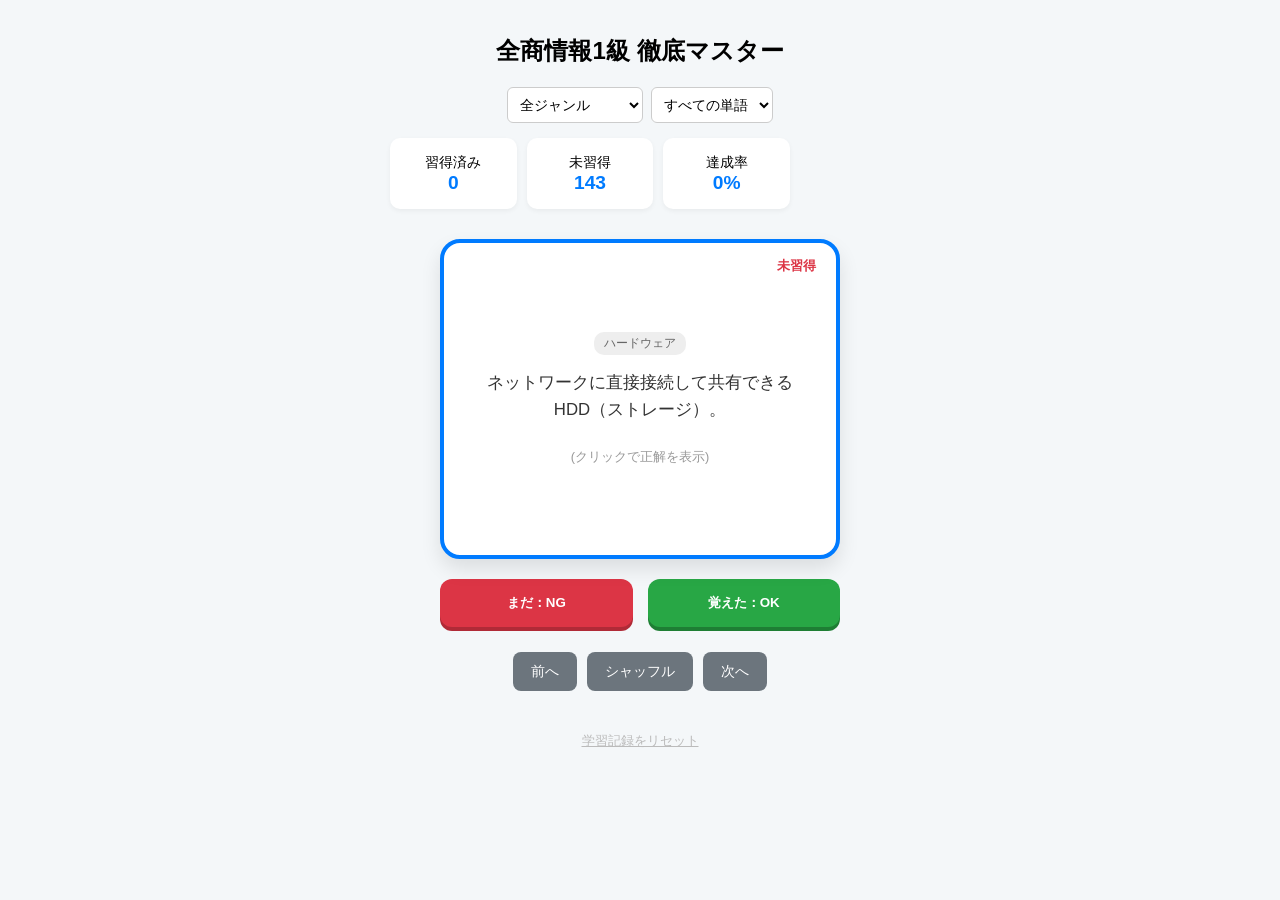
==== index.html @ 82dd3c06 "index.html を更新" ====
<!DOCTYPE html>
<html lang="ja">
<head>
    <meta charset="UTF-8">
    <meta name="viewport" content="width=device-width, initial-scale=1.0">
    <title>全商情報1級 逆引きマスター155</title>
    <style>
        :root { --primary: #007bff; --success: #28a745; --danger: #dc3545; --bg: #f4f7f9; }
        body { font-family: "Helvetica Neue", Arial, "Hiragino Kaku Gothic ProN", "Meiryo", sans-serif; background: var(--bg); margin: 0; padding: 15px; display: flex; flex-direction: column; align-items: center; }
        .header { width: 100%; max-width: 500px; text-align: center; margin-bottom: 15px; }
        .filter-area { display: flex; flex-wrap: wrap; gap: 8px; justify-content: center; margin-bottom: 15px; }
        select { padding: 8px; border-radius: 6px; border: 1px solid #ccc; font-size: 14px; background: white; }
        
        .stats { display: flex; gap: 10px; width: 100%; max-width: 400px; margin-bottom: 15px; }
        .stat-box { flex: 1; background: white; padding: 15px; border-radius: 10px; text-align: center; box-shadow: 0 2px 5px rgba(0,0,0,0.05); font-size: 0.9rem; }
        .stat-val { display: block; font-size: 1.2rem; font-weight: bold; color: var(--primary); }

        .card-container { perspective: 1000px; width: 100%; max-width: 400px; height: 320px; cursor: pointer; position: relative; }
        .card { width: 100%; height: 100%; position: relative; transition: transform 0.5s; transform-style: preserve-3d; }
        .card.flipped { transform: rotateY(180deg); }
        .front, .back { position: absolute; width: 100%; height: 100%; backface-visibility: hidden; display: flex; flex-direction: column; align-items: center; justify-content: center; padding: 30px; box-sizing: border-box; border-radius: 20px; box-shadow: 0 10px 20px rgba(0,0,0,0.1); text-align: center; }
        .front { background: white; border: 4px solid var(--primary); }
        .back { background: var(--primary); color: white; transform: rotateY(180deg); }
        
        .cat-tag { font-size: 0.75rem; background: #eee; padding: 3px 10px; border-radius: 10px; margin-bottom: 15px; color: #666; }
        .term-text { font-size: 1.6rem; font-weight: bold; }
        .def-text { font-size: 1.05rem; line-height: 1.6; color: #333; }

        .judge-btns { display: grid; grid-template-columns: 1fr 1fr; gap: 15px; width: 100%; max-width: 400px; margin-top: 20px; }
        .btn { padding: 15px; border-radius: 12px; border: none; color: white; font-weight: bold; cursor: pointer; transition: 0.2s; }
        .btn-ng { background: var(--danger); box-shadow: 0 4px #b02a37; }
        .btn-ok { background: var(--success); box-shadow: 0 4px #1e7e34; }
        .btn:active { transform: translateY(3px); box-shadow: none; }

        .nav-controls { margin-top: 25px; display: flex; gap: 10px; }
        .nav-btn { background: #6c757d; color: white; border: none; padding: 10px 18px; border-radius: 8px; cursor: pointer; font-size: 0.9rem; }
        
        .status-indicator { position: absolute; top: 15px; right: 20px; font-size: 0.8rem; font-weight: bold; }
        .known { color: var(--success); }
        .unknown { color: var(--danger); }
    </style>
</head>
<body>

<div class="header">
    <h2>全商情報1級 徹底マスター</h2>
    <div class="filter-area">
        <select id="category-filter" onchange="initLearning()"></select>
        <select id="mode-filter" onchange="initLearning()">
            <option value="all">すべての単語</option>
            <option value="unlearned">未習得のみ</option>
            <option value="learned">習得済みのみ</option>
        </select>
    </div>
    <div class="stats">
        <div class="stat-box">習得済み<span class="stat-val" id="learned-count">0</span></div>
        <div class="stat-box">未習得<span class="stat-val" id="unlearned-count">0</span></div>
        <div class="stat-box">達成率<span class="stat-val" id="progress-percent">0%</span></div>
    </div>
</div>

<div class="card-container" onclick="flipCard()">
    <div class="card" id="card">
        <div class="front">
            <div id="card-cat" class="cat-tag">カテゴリー</div>
            <div class="status-indicator" id="card-status"></div>
            <div id="def-display" class="def-text">解説を読み込み中...</div>
            <div style="margin-top: 25px; font-size: 0.8rem; color: #999;">(クリックで正解を表示)</div>
        </div>
        <div class="back">
            <div style="font-size: 0.9rem; margin-bottom: 10px; opacity: 0.8;">正解は</div>
            <div class="term-text" id="term-display">用語</div>
        </div>
    </div>
</div>

<div class="judge-btns">
    <button class="btn btn-ng" onclick="markTerm(false); event.stopPropagation();">まだ：NG</button>
    <button class="btn btn-ok" onclick="markTerm(true); event.stopPropagation();">覚えた：OK</button>
</div>

<div class="nav-controls">
    <button class="nav-btn" onclick="prevCard()">前へ</button>
    <button class="nav-btn" onclick="shuffleData()">シャッフル</button>
    <button class="nav-btn" onclick="nextCard()">次へ</button>
</div>

<button onclick="resetData()" style="margin-top: 40px; background: none; color: #bbb; border: none; cursor: pointer; text-decoration: underline;">学習記録をリセット</button>

<script>
const termData = [
    // --- 1. ハードウェア (4) ---
　  { cat: "ハードウェア", term: "ＮＡＳ", def: "ネットワークに直接接続して共有できるHDD（ストレージ）。" },
    { cat: "ハードウェア", term: "ＲＡＩＤ", def: "複数のHDDを組み合わせ、1つのディスクとして扱うことで信頼性や速度を高める方式。" },
    { cat: "ハードウェア", term: "ストライピング", def: "RAID 0。複数のHDDにデータを分散して書き込み、高速化を図る方式。" },
    { cat: "ハードウェア", term: "ミラーリング", def: "RAID 1。2台のHDDに全く同じデータを書き込み、信頼性を高める方式。" },

    // --- 2. システム開発 (32) ---
    { cat: "システム開発", term: "ウォータフォールモデル", def: "上流から下流へ順に工程を進める開発モデル。原則として前工程には戻らない。" },
    { cat: "システム開発", term: "プロトタイピングモデル", def: "試作品を作成し、ユーザの確認を経て開発を進める手法。" },
    { cat: "システム開発", term: "スパイラルモデル", def: "独立性の高い部分ごとに設計・テストを繰り返し、段階的に完成度を高める手法。" },
    { cat: "システム開発", term: "要件定義", def: "ユーザの要望を把握し、システムに盛り込む機能を決定する工程。" },
    { cat: "システム開発", term: "外部設計", def: "画面や帳票など、ユーザ側の視点から見たインターフェース等を設計する工程。" },
    { cat: "システム開発", term: "内部設計", def: "アルゴリズムやデータ構造など、開発者側の視点で詳細に設計する工程。" },
    { cat: "システム開発", term: "プログラム設計", def: "内部設計に基づき、各プログラムの内部構造を設計する工程。" },
    { cat: "システム開発", term: "プログラミング", def: "設計に基づき、プログラミング言語を用いてコードを作成する工程。" },
    { cat: "システム開発", term: "テスト", def: "完成したプログラムが正しく動作するか検証する工程。" },
    { cat: "システム開発", term: "単体テスト", def: "個々のプログラム（モジュール）単位で正しく動作するか確認するテスト。" },
    { cat: "システム開発", term: "結合テスト", def: "複数のモジュールを組み合わせて、データの受け渡し等を確認するテスト。" },
    { cat: "システム開発", term: "システムテスト", def: "システム全体として、要求通りの機能や性能を備えているか確認する最終テスト。" },
    { cat: "システム開発", term: "運用・保守", def: "稼働中の問題解消や、システムの改修・追加を行う作業。" },
    { cat: "システム開発", term: "ブラックボックステスト", def: "内部構造は意識せず、入力に対する出力結果が正しいかを確認するテスト。" },
    { cat: "システム開発", term: "ホワイトボックステスト", def: "内部のロジックや処理の流れが設計通りかを確認するテスト。" },
    { cat: "システム開発", term: "ＲＡＳＩＳ", def: "信頼性、可用性、保守性、完全性、安全性の5つの評価指標の頭文字。" },
    { cat: "システム開発", term: "信頼性", def: "故障発生が少ないこと。評価指標にはMTBFが用いられる。" },
    { cat: "システム開発", term: "可用性", def: "システムを正常に利用できる時間の割合。評価指標には稼働率が用いられる。" },
    { cat: "システム開発", term: "保守性", def: "故障時の修復のしやすさ。評価指標にはMTTRが用いられる。" },
    { cat: "システム開発", term: "完全性（保全性）", def: "データの矛盾がなく、整合性が維持されていること。" },
    { cat: "システム開発", term: "安全性（機密性）", def: "不正アクセスや情報漏えいから守られていること。" },
    { cat: "システム開発", term: "稼働率", def: "システムが正常に動作している時間の割合。計算式はMTBF÷(MTBF+MTTR)。" },
    { cat: "システム開発", term: "平均故障間隔（MTBF)", def: "故障から次の故障までの平均時間。長いほど信頼性が高い。" },
    { cat: "システム開発", term: "平均修復時間（MTTR)", def: "故障から復旧までにかかる平均時間。短いほど保守性が高い。" },
    { cat: "システム開発", term: "スループット", def: "単位時間あたりに処理できる仕事量や伝送量。" },
    { cat: "システム開発", term: "レスポンスタイム", def: "処理を要求してから、最初の応答が返るまでの時間。" },
    { cat: "システム開発", term: "ターンアラウンドタイム", def: "処理を指示してから、すべての結果が出揃うまでの時間。" },
    { cat: "システム開発", term: "フォールトトレラント", def: "一部が故障しても、全体を停止させずに稼働し続ける設計思想。" },
    { cat: "システム開発", term: "フォールトアボイダンス", def: "高品質な部品の採用などにより、故障そのものを防ぐ考え方。" },
    { cat: "システム開発", term: "フェールセーフ", def: "故障時に安全な状態（停止など）へ移行させる仕組み。" },
    { cat: "システム開発", term: "フェールソフト", def: "故障時に機能を縮小させてでも、継続稼働させる仕組み。" },
    { cat: "システム開発", term: "フールプルーフ", def: "ユーザが誤操作をしても、致命的なエラーを防ぐ仕組み。" },

    // --- 3. ネットワーク (38) ---
    { cat: "ネットワーク", term: "ＯＳＩ参照モデル", def: "ISOが策定した通信機能を7つの階層に分類したモデル。" },
    { cat: "ネットワーク", term: "ハブ", def: "LANケーブルを集約し、通信を分岐させる集線装置。" },
    { cat: "ネットワーク", term: "ルータ", def: "異なるネットワークを接続し、IPアドレスに基づき経路選択を行う装置。" },
    { cat: "ネットワーク", term: "パケットフィルタリング", def: "ルータなどで、パケットの送信元・先を見て通過の可否を判断するセキュリティ機能。" },
    { cat: "ネットワーク", term: "ゲートウェイ", def: "プロトコルの異なるネットワーク間で翻訳を行い、接続を可能にする装置。" },
    { cat: "ネットワーク", term: "プロトコル", def: "コンピュータ同士が通信を行うための共通の規約。" },
    { cat: "ネットワーク", term: "ＳＭＴＰ", def: "メールを送信・転送するためのプロトコル。" },
    { cat: "ネットワーク", term: "ＨＴＴＰ", def: "Webサーバとブラウザ間で、HTMLや画像データを送受信するためのプロトコル。" },
    { cat: "ネットワーク", term: "ＦＴＰ", def: "ネットワーク経由でファイルを転送するためのプロトコル。" },
    { cat: "ネットワーク", term: "ＰＯＰ", def: "メールサーバから自分のメールを受信するためのプロトコル。" },
    { cat: "ネットワーク", term: "ＩＭＡＰ", def: "メールをサーバ上で管理し、複数の端末で同期して閲覧するためのプロトコル。" },
    { cat: "ネットワーク", term: "ＤＨＣＰ", def: "IPアドレスなどの設定情報を、接続端末へ自動的に割り当てるプロトコル。" },
    { cat: "ネットワーク", term: "ＭＡＣアドレス", def: "ネットワーク機器ごとに製造時に割り当てられる一意の物理番号。" },
    { cat: "ネットワーク", term: "ＩＰアドレス", def: "TCP/IPネットワーク上でコンピュータを識別するための論理番号。" },
 　 { cat: "ネットワーク", term: "ＩＰｖ４", def: "1981年に標準化された、インターネットの歴史を支えてきた第4世代の通信プロトコル。" },
    { cat: "ネットワーク", term: "ＩＰｖ６", def: "IPv4の「住所不足」を根本的に解決するために開発された第6世代のプロトコル。" },
    { cat: "ネットワーク", term: "プライベートＩＰアドレス", def: "LAN内部などの閉じられたネットワークで自由に使用できるIPアドレス。" },
    { cat: "ネットワーク", term: "グローバルＩＰアドレス", def: "インターネット上で一意に特定可能な、世界共通のIPアドレス。" },
    { cat: "ネットワーク", term: "ブロードキャストアドレス", def: "同一のネットワーク（サブネット）内に存在するすべてのノード（ホスト）に対して、一斉にデータを転送するために予約された特殊なIPアドレス" },
    { cat: "ネットワーク", term: "サブネットマスク", def: "IPアドレスをネットワーク部とホスト部に分割するための値。" },
    { cat: "ネットワーク", term: "ネットワークアドレス", def: "IPアドレスのうち、特定のネットワークグループ自体を識別する部分。" },
    { cat: "ネットワーク", term: "ホストアドレス", def: "IPアドレスのうち、ネットワーク内の個々の機器を識別する部分。" },
    { cat: "ネットワーク", term: "ポート番号", def: "IPアドレスの下位で、通信するアプリケーションを識別する番号。" },
    { cat: "ネットワーク", term: "ＣＩＤＲ", def: "クラスに依存せず、任意のビット数でネットワークを柔軟に分割する仕組み。" },
    { cat: "ネットワーク", term: "ＮＡＴ", def: "1つのグローバルIPを複数のプライベートIPと変換し、共有する技術。" },
    { cat: "ネットワーク", term: "ＤＭＺ", def: "外部ネットワークと内部ネットワークの中間に置かれる隔離領域。" },
    { cat: "ネットワーク", term: "ＶＰＮ", def: "公衆回線上に仮想的な専用線を構築し、安全な通信を実現する技術。" },
    { cat: "ネットワーク", term: "ＤＮＳ", def: "ドメイン名とIPアドレスを相互に変換する仕組み。" },
    { cat: "ネットワーク", term: "通信速度（ｂｐｓ）", def: "1秒間に送受信できるデータのビット数。" },
    { cat: "ネットワーク", term: "伝送効率", def: "回線容量に対し、実際に純粋なデータ転送に使用された割合。" },
    { cat: "ネットワーク", term: "シンクライアント", def: "端末側には最小限の機能のみ持たせ、サーバ側で大半の処理を行うシステム。" },
    { cat: "ネットワーク", term: "Ｃｏｏｋｉｅ", def: "Webサイトの訪問情報などを、利用者のブラウザに一時保存する仕組み。" },
    { cat: "ネットワーク", term: "ＭＩＭＥ", def: "テキスト以外の画像や音声、多言語をメールで送受信するための規格。" },
    { cat: "ネットワーク", term: "ＶｏＩＰ", def: "音声をパケット化し、IPネットワーク経由で通話を実現する技術。" },

    // --- 4. セキュリティ (15) ---
    { cat: "セキュリティ", term: "共通鍵暗号方式", def: "暗号化と復号に同じ1つの鍵を使用する方式。" },
    { cat: "セキュリティ", term: "公開鍵暗号方式", def: "公開鍵で暗号化し、対になる秘密鍵で復号する方式。" },
    { cat: "セキュリティ", term: "電子署名", def: "本人確認と改ざん検知を行う技術。公開鍵暗号の仕組みを利用。" },
    { cat: "セキュリティ", term: "認証局（ＣＡ）", def: "デジタル証明書を発行し、公開鍵の正当性を証明する第三者機関。" },
    { cat: "セキュリティ", term: "ＳＳＬ/TLS", def: "通信を暗号化し、なりすましや盗聴を防ぐ技術。" },
    { cat: "セキュリティ", term: "ログファイル", def: "システムの利用状況や通信履歴を時系列に記録したファイル。" },
    { cat: "セキュリティ", term: "システムログ", def: "OSやソフトの動作状況や異常を記録したログ。" },
    { cat: "セキュリティ", term: "アクセスログ", def: "Webサーバ等への接続元のIP、時間、閲覧ページ等を記録したログ。" },
    { cat: "セキュリティ", term: "インシデント", def: "セキュリティ事故や、事故につながる恐れのある事象。" },
    { cat: "セキュリティ", term: "リスクアセスメント", def: "リスクを特定、分析し、許容できる範囲か評価する一連のプロセス。" },
    { cat: "セキュリティ", term: "リスクマネジメント", def: "リスクによる損失を最小限に抑えるための計画・管理活動。" },
    { cat: "セキュリティ", term: "ソーシャルエンジニアリング", def: "人間の心理的な隙を突き、パスワードなどを盗み出す手法。" },
    { cat: "セキュリティ", term: "クロスサイトスクリプティング", def: "罠のリンクにより、訪問者のブラウザ上で不正なスクリプトを実行させる攻撃。" },
    { cat: "セキュリティ", term: "SQLインジェクション", def: "Webサイトの入力欄に不正なSQL文を注入し、DBを不正操作する攻撃。" },

    // --- 5. 経営・ビジネス (36) ---
    { cat: "経営・ビジネス", term: "ブレーンストーミング", def: "批判禁止などのルールで、多人数でアイデアを出し合う技法。" },
    { cat: "経営・ビジネス", term: "ＫＪ法", def: "情報をカード化し、グループ分けして整理・図解する手法。" },
    { cat: "経営・ビジネス", term: "決定表（デシジョンテーブル）", def: "条件とそれに対応する行動をマトリックス形式で整理した表。" },
    { cat: "経営・ビジネス", term: "ＤＦＤ", def: "データの流れに着目し、処理や保存場所を図式化したもの。" },
    { cat: "経営・ビジネス", term: "パート図（ＰＥＲＴ）", def: "作業の前後関係を矢印で結び、日程管理を行う図。" },
    { cat: "経営・ビジネス", term: "クリティカルパス", def: "PERT図において、遅延が全体の遅れに直結する最長の経路。" },
    { cat: "経営・ビジネス", term: "ＡＢＣ分析", def: "累積比率に基づきA・B・Cの3グループに分け、重点管理する手法。" },
    { cat: "経営・ビジネス", term: "パレート図", def: "降順の棒グラフと累積比率の折れ線を組み合わせたグラフ。" },
    { cat: "経営・ビジネス", term: "Ｚグラフ", def: "毎月の売上、売上累計、移動合計の3本で傾向を分析するグラフ。" },
    { cat: "経営・ビジネス", term: "回帰分析", def: "2つの変数の相関関係を数式化し、一方から他方を予測する分析手法。" },
    { cat: "経営・ビジネス", term: "散布図", def: "2つの項目の値を縦軸・横軸にとり、点としてプロットした図。" },
    { cat: "経営・ビジネス", term: "正の相関", def: "一方が増えると、もう一方も増える傾向にある関係。" },
    { cat: "経営・ビジネス", term: "負の相関", def: "一方が増えると、もう一方が減る傾向にある関係。" },
    { cat: "経営・ビジネス", term: "線形計画法", def: "制約条件の中で、利益最大化などの最適解を求める数学的手法。" },
    { cat: "経営・ビジネス", term: "ヒストグラム", def: "データの分布をいくつかの区間に分け、出現頻度を棒状で表した図。" },
    { cat: "経営・ビジネス", term: "管理図", def: "時系列データに限界線を引き、工程の異常を検知する図。" },
    { cat: "経営・ビジネス", term: "特性要因図", def: "結果と原因の関係を魚の骨のような図で表したもの。" },
    { cat: "経営・ビジネス", term: "ファンチャート", def: "基準時点を100％とし、その後の変動を比率で表す折れ線グラフ。" },
    { cat: "経営・ビジネス", term: "ＳＷＯＴ分析", def: "強み、弱み、機会、脅威の4つの視点で現状分析する手法。" },
    { cat: "経営・ビジネス", term: "ＰＰＭ分析", def: "市場成長率と占有率から、製品を4つの区分に分類する手法。" },
    { cat: "経営・ビジネス", term: "コンプライアンス", def: "法令遵守。法律だけでなく企業倫理や社会規範を守ること。" },
    { cat: "経営・ビジネス", term: "セキュリティーポリシー", def: "組織全体の情報セキュリティ方針や行動基準を定めたもの。" },
    { cat: "経営・ビジネス", term: "ＥＲＰ", def: "経営資源を一元管理し、効率化を図る経営手法。" },
    { cat: "経営・ビジネス", term: "ＣＲＭ", def: "顧客との関係を深めることで、利益の最大化を目指す経営手法。" },
    { cat: "経営・ビジネス", term: "ＢＰＲ", def: "業務プロセスを抜本的に見直し、再構築すること。" },
    { cat: "経営・ビジネス", term: "コアコンピタンス", def: "他社には真似できない、その企業独自の核となる能力。" },
    { cat: "経営・ビジネス", term: "アウトソーシング", def: "業務の一部を外部の専門業者に委託すること。" },
    { cat: "経営・ビジネス", term: "アライアンス", def: "複数の企業が協力体制を組み、互いのメリットを享受する提携。" },
    { cat: "経営・ビジネス", term: "ＡＳＰ", def: "ネット経由でアプリケーションソフトの機能を提供する事業者。" },
    { cat: "経営・ビジネス", term: "SaaS", def: "ソフトウェア機能をネット経由でサービスとして利用する形態。" },
    { cat: "経営・ビジネス", term: "Paas", def: "OSやDBなどの開発用プラットフォームをネット経由で提供する形態。" },
    { cat: "経営・ビジネス", term: "IaaS", def: "サーバや回線などのインフラをネット経由で提供する形態。" },
    { cat: "経営・ビジネス", term: "ＣＩＯ", def: "情報システムを統括する最高情報責任者。" },
    { cat: "経営・ビジネス", term: "ＲＯＡ", def: "総資産利益率。企業の総合的な収益性を示す指標。" },
    { cat: "経営・ビジネス", term: "ＲＯＥ", def: "自己資本利益率。株主資本に対する収益性を示す指標。" },


    // --- 6. データベース (24) ---
    { cat: "データベース", term: "排他制御", def: "同じデータへの同時書き込みによる矛盾を防ぐために、アクセスを制限する仕組み。" },
    { cat: "データベース", term: "ロック", def: "データを占有し、他からの操作を制限すること。" },
    { cat: "データベース", term: "共有ロック", def: "他者の読み込みは許可するが、更新は禁止するロック状態。" },
    { cat: "データベース", term: "占有ロック", def: "他者の読み込みも更新もすべて禁止するロック状態。" },
    { cat: "データベース", term: "デッドロック", def: "互いにロック解除を待つ状態になり、処理が進まなくなること。" },
    { cat: "データベース", term: "トランザクション", def: "分離できない、一連の不可分な処理のまとまり。" },
    { cat: "データベース", term: "コミット", def: "トランザクション処理が正常に完了し、DBへの反映を確定させること。" },
    { cat: "データベース", term: "ジャーナルファイル", def: "更新前後のデータを記録したログファイル。復旧に使用する。" },
    { cat: "データベース", term: "チェックポイント", def: "メモリ上のデータをディスクに書き出す同期タイミング。" },
    { cat: "データベース", term: "ロールバック", def: "障害時にジャーナルを用い、トランザクション開始前の状態に戻すこと。" },
    { cat: "データベース", term: "ロールフォワード", def: "バックアップとジャーナルを用い、障害直前の状態に復旧させること。" },
    { cat: "データベース", term: "概念設計", def: "実体と関連を抽出（E-R図など）し、データの全体構造を考える工程。" },
    { cat: "データベース", term: "論理設計", def: "関係DBモデル等に合わせて、表や列を定義する工程。" },
    { cat: "データベース", term: "物理設計", def: "実際のハードウェア容量を考慮し、格納方法や索引を設計する工程。" },
    { cat: "データベース", term: "非正規形", def: "データの重複や繰り返し項目が含まれる、未整理の状態の表。" },
    { cat: "データベース", term: "第１正規化", def: "繰り返し項目を排除し、各項目を単一の値にすること。" },
    { cat: "データベース", term: "第２正規化", def: "主キーの一部にのみ依存する項目を別表に分けること。" },
    { cat: "データベース", term: "第３正規化", def: "主キー以外の項目に依存する項目をさらに別表に分けること。" },
    { cat: "データベース", term: "Ｅ－Ｒ図", def: "実体と関連でデータの構造を表す図。" },
    { cat: "データベース", term: "エンティティ", def: "管理の対象となる実体。表に相当する。" },
    { cat: "データベース", term: "アトリビュート", def: "エンティティが持つ属性。列に相当する。" },
    { cat: "データベース", term: "リレーションシップ", def: "エンティティ同士の結びつき。" },
    { cat: "データベース", term: "整合性制約", def: "関連する表の間で、データの矛盾を防ぐためのルール。" },
    { cat: "データベース", term: "副問い合わせ", def: "SQL文の中に含まれる、別のSELECT文。サブクエリ。" }
];

let currentList = [];
let currentIndex = 0;
let learnedMap = JSON.parse(localStorage.getItem('zensho155_learned_v2')) || {};

function setupCategoryMenu() {
    const cats = ["all", "ハードウェア", "システム開発", "ネットワーク", "セキュリティ", "経営・ビジネス", "データベース"];
    const select = document.getElementById('category-filter');
    select.innerHTML = cats.map(c => `<option value="${c}">${c === 'all' ? '全ジャンル' : c}</option>`).join('');
}

function initLearning() {
    const cat = document.getElementById('category-filter').value;
    const mode = document.getElementById('mode-filter').value;
    
    currentList = termData.filter(item => {
        const catMatch = (cat === 'all' || item.cat === cat);
        const isKnown = learnedMap[item.term] === true;
        if(mode === 'unlearned') return catMatch && !isKnown;
        if(mode === 'learned') return catMatch && isKnown;
        return catMatch;
    });

    currentIndex = 0;
    updateStats();
    updateCard();
}

function updateCard() {
    const card = document.getElementById('card');
    card.classList.remove('flipped');
    
    if (currentList.length === 0) {
        document.getElementById('def-display').innerText = "条件に合う用語が見つかりません。";
        document.getElementById('term-display').innerText = "-";
        document.getElementById('card-cat').innerText = "-";
        return;
    }

    const item = currentList[currentIndex];
    setTimeout(() => {
        document.getElementById('card-cat').innerText = item.cat;
        document.getElementById('def-display').innerText = item.def; // 表面が解説
        document.getElementById('term-display').innerText = item.term; // 裏面が用語
        
        const statusEl = document.getElementById('card-status');
        if(learnedMap[item.term]) {
            statusEl.innerText = "✓ 習得済み";
            statusEl.className = "status-indicator known";
        } else {
            statusEl.innerText = "未習得";
            statusEl.className = "status-indicator unknown";
        }
    }, 150);
}

function markTerm(isOK) {
    if (currentList.length === 0) return;
    const term = currentList[currentIndex].term;
    learnedMap[term] = isOK;
    localStorage.setItem('zensho155_learned_v2', JSON.stringify(learnedMap));
    updateStats();
    updateCard();
    setTimeout(nextCard, 400);
}

function updateStats() {
    const total = termData.length;
    const learnedCount = termData.filter(i => learnedMap[i.term]).length;
    document.getElementById('learned-count').innerText = learnedCount;
    document.getElementById('unlearned-count').innerText = total - learnedCount;
    document.getElementById('progress-percent').innerText = Math.floor((learnedCount / total) * 100) + "%";
}

function flipCard() { document.getElementById('card').classList.toggle('flipped'); }
function nextCard() { if(currentList.length > 0) { currentIndex = (currentIndex + 1) % currentList.length; updateCard(); } }
function prevCard() { if(currentList.length > 0) { currentIndex = (currentIndex - 1 + currentList.length) % currentList.length; updateCard(); } }
function shuffleData() { currentList.sort(() => Math.random() - 0.5); currentIndex = 0; updateCard(); }
function resetData() { if(confirm("記録をリセットしますか？")) { learnedMap = {}; localStorage.removeItem('zensho155_learned_v2'); initLearning(); } }

setupCategoryMenu();
initLearning();
</script>
</body>
</html>
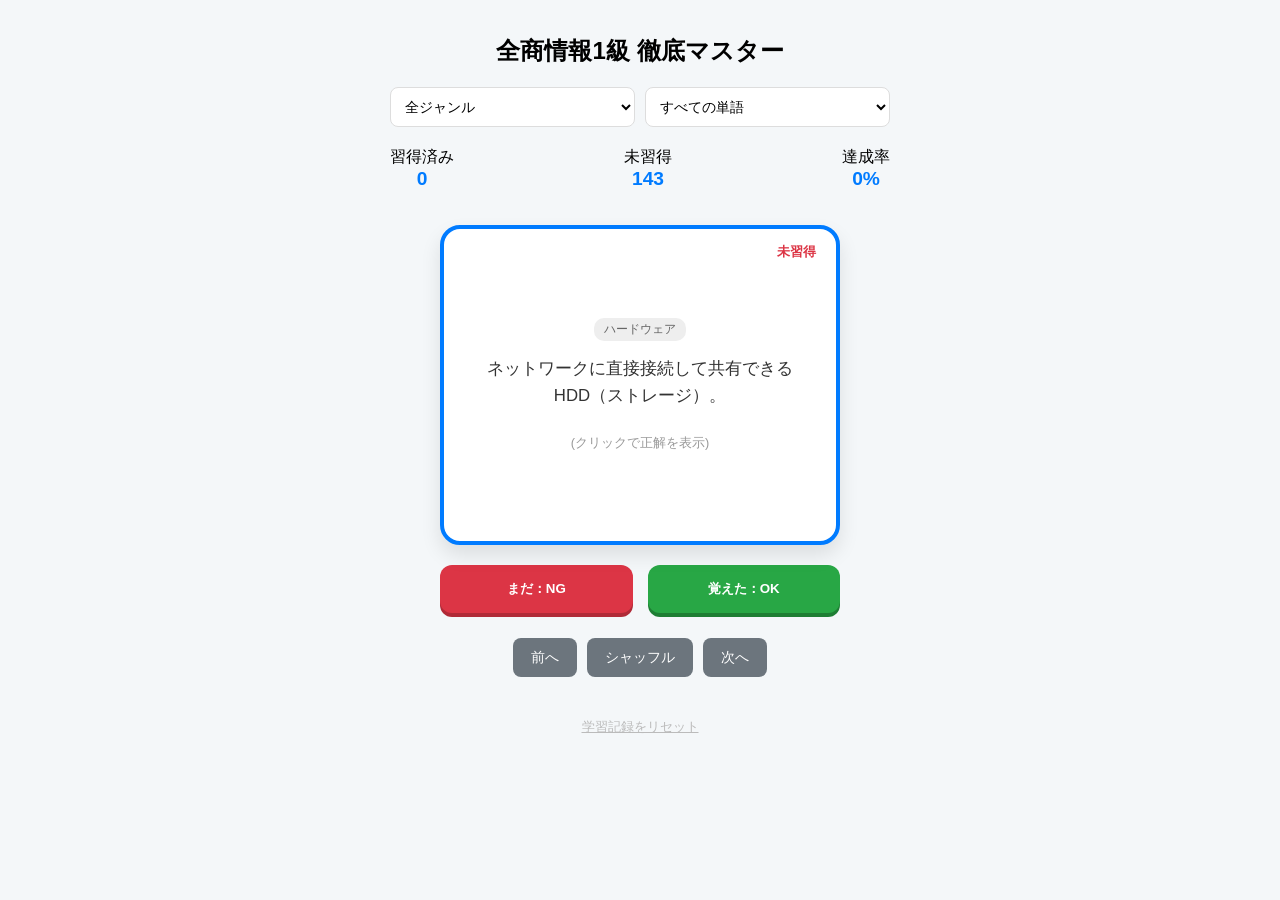
==== commit 2b993e20: "Update index.html" ====
--- a/index.html
+++ b/index.html
@@ -8,11 +8,13 @@
         :root { --primary: #007bff; --success: #28a745; --danger: #dc3545; --bg: #f4f7f9; }
         body { font-family: "Helvetica Neue", Arial, "Hiragino Kaku Gothic ProN", "Meiryo", sans-serif; background: var(--bg); margin: 0; padding: 15px; display: flex; flex-direction: column; align-items: center; }
         .header { width: 100%; max-width: 500px; text-align: center; margin-bottom: 15px; }
-        .filter-area { display: flex; flex-wrap: wrap; gap: 8px; justify-content: center; margin-bottom: 15px; }
-        select { padding: 8px; border-radius: 6px; border: 1px solid #ccc; font-size: 14px; background: white; }
-        
-        .stats { display: flex; gap: 10px; width: 100%; max-width: 400px; margin-bottom: 15px; }
-        .stat-box { flex: 1; background: white; padding: 15px; border-radius: 10px; text-align: center; box-shadow: 0 2px 5px rgba(0,0,0,0.05); font-size: 0.9rem; }
+        .filter-area {display: flex;flex-wrap: nowrap; /* 折り返さないようにする */ gap: 10px;justify-content: center; margin-bottom: 20px; width: 100%; max-width: 500px; }
+        select { flex: 1; /* セレクトボックスを均等な幅にする */ padding: 10px;border-radius: 8px;border: 1px solid #ddd;font-size: 14px; background: white; cursor: pointer;}
+
+
+
+        .stats { display: flex;justify-content: space-between; /* 両端にバランスよく配置 */gap: 10px;width: 100%;max-width: 500px; /* カードの最大幅に合わせると綺麗です */margin: 0 auto 20px auto; /* 中央寄せを確実に */ }
+　　 　　.stat-box { flex: 1;background: white;padding: 12px 5px; /* 上下を少し詰め、左右に余裕を持たせる */border-radius: 12px;text-align: center;box-shadow: 0 4px 12px rgba(0,0,0,0.08); /* 影を少し深くして浮かせる */font-size: 0.85rem;border: 1px solid #eee; }
         .stat-val { display: block; font-size: 1.2rem; font-weight: bold; color: var(--primary); }
 
         .card-container { perspective: 1000px; width: 100%; max-width: 400px; height: 320px; cursor: pointer; position: relative; }
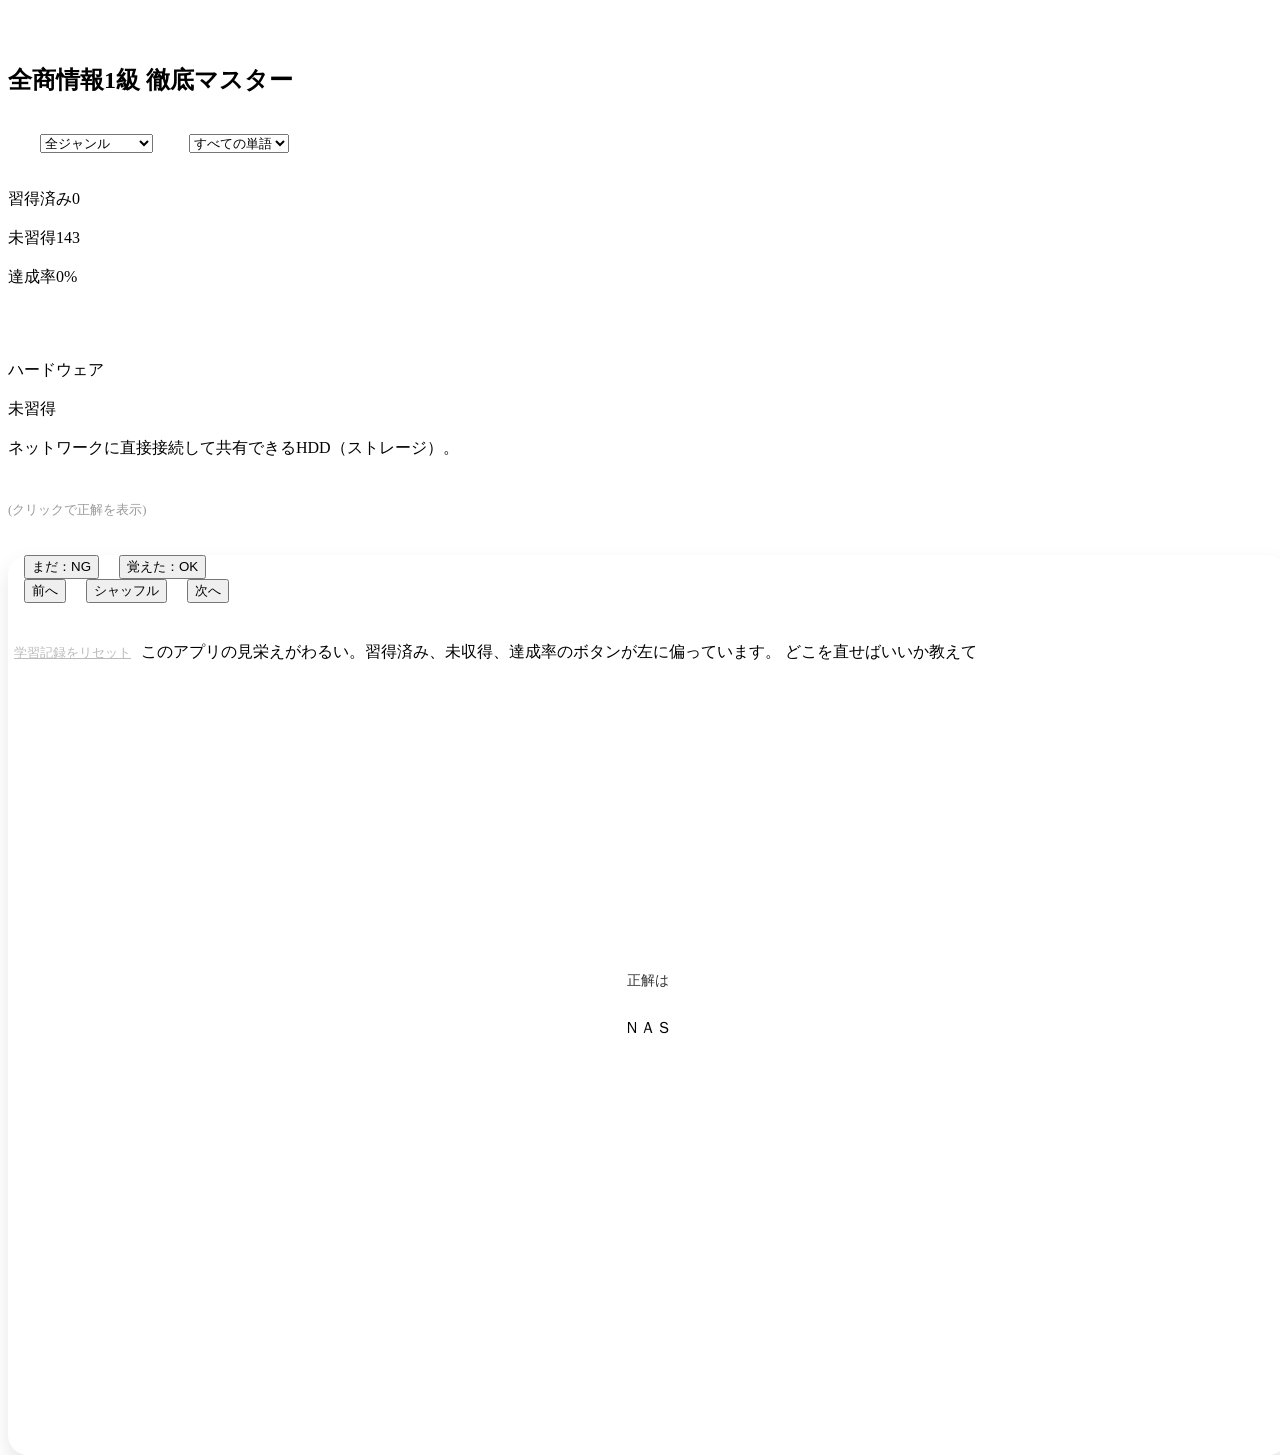
==== commit ee3c6266: "Update index.html" ====
--- a/index.html
+++ b/index.html
@@ -1,251 +1,249 @@
 <!DOCTYPE html>
 <html lang="ja">
 <head>
-    <meta charset="UTF-8">
-    <meta name="viewport" content="width=device-width, initial-scale=1.0">
-    <title>全商情報1級 逆引きマスター155</title>
-    <style>
-        :root { --primary: #007bff; --success: #28a745; --danger: #dc3545; --bg: #f4f7f9; }
-        body { font-family: "Helvetica Neue", Arial, "Hiragino Kaku Gothic ProN", "Meiryo", sans-serif; background: var(--bg); margin: 0; padding: 15px; display: flex; flex-direction: column; align-items: center; }
-        .header { width: 100%; max-width: 500px; text-align: center; margin-bottom: 15px; }
-        .filter-area {display: flex;flex-wrap: nowrap; /* 折り返さないようにする */ gap: 10px;justify-content: center; margin-bottom: 20px; width: 100%; max-width: 500px; }
-        select { flex: 1; /* セレクトボックスを均等な幅にする */ padding: 10px;border-radius: 8px;border: 1px solid #ddd;font-size: 14px; background: white; cursor: pointer;}
-
-
-
-        .stats { display: flex;justify-content: space-between; /* 両端にバランスよく配置 */gap: 10px;width: 100%;max-width: 500px; /* カードの最大幅に合わせると綺麗です */margin: 0 auto 20px auto; /* 中央寄せを確実に */ }
-　　 　　.stat-box { flex: 1;background: white;padding: 12px 5px; /* 上下を少し詰め、左右に余裕を持たせる */border-radius: 12px;text-align: center;box-shadow: 0 4px 12px rgba(0,0,0,0.08); /* 影を少し深くして浮かせる */font-size: 0.85rem;border: 1px solid #eee; }
-        .stat-val { display: block; font-size: 1.2rem; font-weight: bold; color: var(--primary); }
-
-        .card-container { perspective: 1000px; width: 100%; max-width: 400px; height: 320px; cursor: pointer; position: relative; }
-        .card { width: 100%; height: 100%; position: relative; transition: transform 0.5s; transform-style: preserve-3d; }
-        .card.flipped { transform: rotateY(180deg); }
-        .front, .back { position: absolute; width: 100%; height: 100%; backface-visibility: hidden; display: flex; flex-direction: column; align-items: center; justify-content: center; padding: 30px; box-sizing: border-box; border-radius: 20px; box-shadow: 0 10px 20px rgba(0,0,0,0.1); text-align: center; }
-        .front { background: white; border: 4px solid var(--primary); }
-        .back { background: var(--primary); color: white; transform: rotateY(180deg); }
-        
-        .cat-tag { font-size: 0.75rem; background: #eee; padding: 3px 10px; border-radius: 10px; margin-bottom: 15px; color: #666; }
-        .term-text { font-size: 1.6rem; font-weight: bold; }
-        .def-text { font-size: 1.05rem; line-height: 1.6; color: #333; }
-
-        .judge-btns { display: grid; grid-template-columns: 1fr 1fr; gap: 15px; width: 100%; max-width: 400px; margin-top: 20px; }
-        .btn { padding: 15px; border-radius: 12px; border: none; color: white; font-weight: bold; cursor: pointer; transition: 0.2s; }
-        .btn-ng { background: var(--danger); box-shadow: 0 4px #b02a37; }
-        .btn-ok { background: var(--success); box-shadow: 0 4px #1e7e34; }
-        .btn:active { transform: translateY(3px); box-shadow: none; }
-
-        .nav-controls { margin-top: 25px; display: flex; gap: 10px; }
-        .nav-btn { background: #6c757d; color: white; border: none; padding: 10px 18px; border-radius: 8px; cursor: pointer; font-size: 0.9rem; }
-        
-        .status-indicator { position: absolute; top: 15px; right: 20px; font-size: 0.8rem; font-weight: bold; }
-        .known { color: var(--success); }
-        .unknown { color: var(--danger); }
-    </style>
+    <meta charset="UTF-8">
+    <meta name="viewport" content="width=device-width, initial-scale=1.0">
+    <title>全商情報1級 逆引きマスター155</title>
+    <style>
+        :root { --primary: #007bff; --success: #28a745; --danger: #dc3545; --bg: #f4f7f9; }
+        body { font-family: "Helvetica Neue", Arial, "Hiragino Kaku Gothic ProN", "Meiryo", sans-serif; background: var(--bg); margin: 0; padding: 15px; display: flex; flex-direction: column; align-items: center; }
+        .header { width: 100%; max-width: 500px; text-align: center; margin-bottom: 15px; }
+        .filter-area { display: flex; flex-wrap: wrap; gap: 8px; justify-content: center; margin-bottom: 15px; }
+        select { padding: 8px; border-radius: 6px; border: 1px solid #ccc; font-size: 14px; background: white; }
+        
+        .stats { display: flex; justify-content: center; /* 中央に寄せる */gap: 10px; width: 100%; max-width: 400px; margin-bottom: 15px; }
+        .stat-box { flex: 1; background: white; padding: 15px; border-radius: 10px; text-align: center; box-shadow: 0 2px 5px rgba(0,0,0,0.05); font-size: 0.9rem; }
+        .stat-val { display: block; font-size: 1.2rem; font-weight: bold; color: var(--primary); }
+
+        .card-container { perspective: 1000px; width: 100%; max-width: 400px; height: 320px; cursor: pointer; position: relative; }
+        .card { width: 100%; height: 100%; position: relative; transition: transform 0.5s; transform-style: preserve-3d; }
+        .card.flipped { transform: rotateY(180deg); }
+        .front, .back { position: absolute; width: 100%; height: 100%; backface-visibility: hidden; display: flex; flex-direction: column; align-items: center; justify-content: center; padding: 30px; box-sizing: border-box; border-radius: 20px; box-shadow: 0 10px 20px rgba(0,0,0,0.1); text-align: center; }
+        .front { background: white; border: 4px solid var(--primary); }
+        .back { background: var(--primary); color: white; transform: rotateY(180deg); }
+        
+        .cat-tag { font-size: 0.75rem; background: #eee; padding: 3px 10px; border-radius: 10px; margin-bottom: 15px; color: #666; }
+        .term-text { font-size: 1.6rem; font-weight: bold; }
+        .def-text { font-size: 1.05rem; line-height: 1.6; color: #333; }
+
+        .judge-btns { display: grid; grid-template-columns: 1fr 1fr; gap: 15px; width: 100%; max-width: 400px; margin-top: 20px; }
+        .btn { padding: 15px; border-radius: 12px; border: none; color: white; font-weight: bold; cursor: pointer; transition: 0.2s; }
+        .btn-ng { background: var(--danger); box-shadow: 0 4px #b02a37; }
+        .btn-ok { background: var(--success); box-shadow: 0 4px #1e7e34; }
+        .btn:active { transform: translateY(3px); box-shadow: none; }
+
+        .nav-controls { margin-top: 25px; display: flex; gap: 10px; }
+        .nav-btn { background: #6c757d; color: white; border: none; padding: 10px 18px; border-radius: 8px; cursor: pointer; font-size: 0.9rem; }
+        
+        .status-indicator { position: absolute; top: 15px; right: 20px; font-size: 0.8rem; font-weight: bold; }
+        .known { color: var(--success); }
+        .unknown { color: var(--danger); }
+    </style>
 </head>
 <body>
 
 <div class="header">
-    <h2>全商情報1級 徹底マスター</h2>
-    <div class="filter-area">
-        <select id="category-filter" onchange="initLearning()"></select>
-        <select id="mode-filter" onchange="initLearning()">
-            <option value="all">すべての単語</option>
-            <option value="unlearned">未習得のみ</option>
-            <option value="learned">習得済みのみ</option>
-        </select>
-    </div>
-    <div class="stats">
-        <div class="stat-box">習得済み<span class="stat-val" id="learned-count">0</span></div>
-        <div class="stat-box">未習得<span class="stat-val" id="unlearned-count">0</span></div>
-        <div class="stat-box">達成率<span class="stat-val" id="progress-percent">0%</span></div>
-    </div>
+    <h2>全商情報1級 徹底マスター</h2>
+    <div class="filter-area">
+        <select id="category-filter" onchange="initLearning()"></select>
+        <select id="mode-filter" onchange="initLearning()">
+            <option value="all">すべての単語</option>
+            <option value="unlearned">未習得のみ</option>
+            <option value="learned">習得済みのみ</option>
+        </select>
+    </div>
+    <div class="stats">
+        <div class="stat-box">習得済み<span class="stat-val" id="learned-count">0</span></div>
+        <div class="stat-box">未習得<span class="stat-val" id="unlearned-count">0</span></div>
+        <div class="stat-box">達成率<span class="stat-val" id="progress-percent">0%</span></div>
+    </div>
 </div>
 
 <div class="card-container" onclick="flipCard()">
-    <div class="card" id="card">
-        <div class="front">
-            <div id="card-cat" class="cat-tag">カテゴリー</div>
-            <div class="status-indicator" id="card-status"></div>
-            <div id="def-display" class="def-text">解説を読み込み中...</div>
-            <div style="margin-top: 25px; font-size: 0.8rem; color: #999;">(クリックで正解を表示)</div>
-        </div>
-        <div class="back">
-            <div style="font-size: 0.9rem; margin-bottom: 10px; opacity: 0.8;">正解は</div>
-            <div class="term-text" id="term-display">用語</div>
-        </div>
-    </div>
+    <div class="card" id="card">
+        <div class="front">
+            <div id="card-cat" class="cat-tag">カテゴリー</div>
+            <div class="status-indicator" id="card-status"></div>
+            <div id="def-display" class="def-text">解説を読み込み中...</div>
+            <div style="margin-top: 25px; font-size: 0.8rem; color: #999;">(クリックで正解を表示)</div>
+        </div>
+        <div class="back">
+            <div style="font-size: 0.9rem; margin-bottom: 10px; opacity: 0.8;">正解は</div>
+            <div class="term-text" id="term-display">用語</div>
+        </div>
+    </div>
 </div>
 
 <div class="judge-btns">
-    <button class="btn btn-ng" onclick="markTerm(false); event.stopPropagation();">まだ：NG</button>
-    <button class="btn btn-ok" onclick="markTerm(true); event.stopPropagation();">覚えた：OK</button>
+    <button class="btn btn-ng" onclick="markTerm(false); event.stopPropagation();">まだ：NG</button>
+    <button class="btn btn-ok" onclick="markTerm(true); event.stopPropagation();">覚えた：OK</button>
 </div>
 
 <div class="nav-controls">
-    <button class="nav-btn" onclick="prevCard()">前へ</button>
-    <button class="nav-btn" onclick="shuffleData()">シャッフル</button>
-    <button class="nav-btn" onclick="nextCard()">次へ</button>
+    <button class="nav-btn" onclick="prevCard()">前へ</button>
+    <button class="nav-btn" onclick="shuffleData()">シャッフル</button>
+    <button class="nav-btn" onclick="nextCard()">次へ</button>
 </div>
 
 <button onclick="resetData()" style="margin-top: 40px; background: none; color: #bbb; border: none; cursor: pointer; text-decoration: underline;">学習記録をリセット</button>
 
 <script>
 const termData = [
-    // --- 1. ハードウェア (4) ---
-　  { cat: "ハードウェア", term: "ＮＡＳ", def: "ネットワークに直接接続して共有できるHDD（ストレージ）。" },
-    { cat: "ハードウェア", term: "ＲＡＩＤ", def: "複数のHDDを組み合わせ、1つのディスクとして扱うことで信頼性や速度を高める方式。" },
-    { cat: "ハードウェア", term: "ストライピング", def: "RAID 0。複数のHDDにデータを分散して書き込み、高速化を図る方式。" },
-    { cat: "ハードウェア", term: "ミラーリング", def: "RAID 1。2台のHDDに全く同じデータを書き込み、信頼性を高める方式。" },
-
-    // --- 2. システム開発 (32) ---
-    { cat: "システム開発", term: "ウォータフォールモデル", def: "上流から下流へ順に工程を進める開発モデル。原則として前工程には戻らない。" },
-    { cat: "システム開発", term: "プロトタイピングモデル", def: "試作品を作成し、ユーザの確認を経て開発を進める手法。" },
-    { cat: "システム開発", term: "スパイラルモデル", def: "独立性の高い部分ごとに設計・テストを繰り返し、段階的に完成度を高める手法。" },
-    { cat: "システム開発", term: "要件定義", def: "ユーザの要望を把握し、システムに盛り込む機能を決定する工程。" },
-    { cat: "システム開発", term: "外部設計", def: "画面や帳票など、ユーザ側の視点から見たインターフェース等を設計する工程。" },
-    { cat: "システム開発", term: "内部設計", def: "アルゴリズムやデータ構造など、開発者側の視点で詳細に設計する工程。" },
-    { cat: "システム開発", term: "プログラム設計", def: "内部設計に基づき、各プログラムの内部構造を設計する工程。" },
-    { cat: "システム開発", term: "プログラミング", def: "設計に基づき、プログラミング言語を用いてコードを作成する工程。" },
-    { cat: "システム開発", term: "テスト", def: "完成したプログラムが正しく動作するか検証する工程。" },
-    { cat: "システム開発", term: "単体テスト", def: "個々のプログラム（モジュール）単位で正しく動作するか確認するテスト。" },
-    { cat: "システム開発", term: "結合テスト", def: "複数のモジュールを組み合わせて、データの受け渡し等を確認するテスト。" },
-    { cat: "システム開発", term: "システムテスト", def: "システム全体として、要求通りの機能や性能を備えているか確認する最終テスト。" },
-    { cat: "システム開発", term: "運用・保守", def: "稼働中の問題解消や、システムの改修・追加を行う作業。" },
-    { cat: "システム開発", term: "ブラックボックステスト", def: "内部構造は意識せず、入力に対する出力結果が正しいかを確認するテスト。" },
-    { cat: "システム開発", term: "ホワイトボックステスト", def: "内部のロジックや処理の流れが設計通りかを確認するテスト。" },
-    { cat: "システム開発", term: "ＲＡＳＩＳ", def: "信頼性、可用性、保守性、完全性、安全性の5つの評価指標の頭文字。" },
-    { cat: "システム開発", term: "信頼性", def: "故障発生が少ないこと。評価指標にはMTBFが用いられる。" },
-    { cat: "システム開発", term: "可用性", def: "システムを正常に利用できる時間の割合。評価指標には稼働率が用いられる。" },
-    { cat: "システム開発", term: "保守性", def: "故障時の修復のしやすさ。評価指標にはMTTRが用いられる。" },
-    { cat: "システム開発", term: "完全性（保全性）", def: "データの矛盾がなく、整合性が維持されていること。" },
-    { cat: "システム開発", term: "安全性（機密性）", def: "不正アクセスや情報漏えいから守られていること。" },
-    { cat: "システム開発", term: "稼働率", def: "システムが正常に動作している時間の割合。計算式はMTBF÷(MTBF+MTTR)。" },
-    { cat: "システム開発", term: "平均故障間隔（MTBF)", def: "故障から次の故障までの平均時間。長いほど信頼性が高い。" },
-    { cat: "システム開発", term: "平均修復時間（MTTR)", def: "故障から復旧までにかかる平均時間。短いほど保守性が高い。" },
-    { cat: "システム開発", term: "スループット", def: "単位時間あたりに処理できる仕事量や伝送量。" },
-    { cat: "システム開発", term: "レスポンスタイム", def: "処理を要求してから、最初の応答が返るまでの時間。" },
-    { cat: "システム開発", term: "ターンアラウンドタイム", def: "処理を指示してから、すべての結果が出揃うまでの時間。" },
-    { cat: "システム開発", term: "フォールトトレラント", def: "一部が故障しても、全体を停止させずに稼働し続ける設計思想。" },
-    { cat: "システム開発", term: "フォールトアボイダンス", def: "高品質な部品の採用などにより、故障そのものを防ぐ考え方。" },
-    { cat: "システム開発", term: "フェールセーフ", def: "故障時に安全な状態（停止など）へ移行させる仕組み。" },
-    { cat: "システム開発", term: "フェールソフト", def: "故障時に機能を縮小させてでも、継続稼働させる仕組み。" },
-    { cat: "システム開発", term: "フールプルーフ", def: "ユーザが誤操作をしても、致命的なエラーを防ぐ仕組み。" },
-
-    // --- 3. ネットワーク (38) ---
-    { cat: "ネットワーク", term: "ＯＳＩ参照モデル", def: "ISOが策定した通信機能を7つの階層に分類したモデル。" },
-    { cat: "ネットワーク", term: "ハブ", def: "LANケーブルを集約し、通信を分岐させる集線装置。" },
-    { cat: "ネットワーク", term: "ルータ", def: "異なるネットワークを接続し、IPアドレスに基づき経路選択を行う装置。" },
-    { cat: "ネットワーク", term: "パケットフィルタリング", def: "ルータなどで、パケットの送信元・先を見て通過の可否を判断するセキュリティ機能。" },
-    { cat: "ネットワーク", term: "ゲートウェイ", def: "プロトコルの異なるネットワーク間で翻訳を行い、接続を可能にする装置。" },
-    { cat: "ネットワーク", term: "プロトコル", def: "コンピュータ同士が通信を行うための共通の規約。" },
-    { cat: "ネットワーク", term: "ＳＭＴＰ", def: "メールを送信・転送するためのプロトコル。" },
-    { cat: "ネットワーク", term: "ＨＴＴＰ", def: "Webサーバとブラウザ間で、HTMLや画像データを送受信するためのプロトコル。" },
-    { cat: "ネットワーク", term: "ＦＴＰ", def: "ネットワーク経由でファイルを転送するためのプロトコル。" },
-    { cat: "ネットワーク", term: "ＰＯＰ", def: "メールサーバから自分のメールを受信するためのプロトコル。" },
-    { cat: "ネットワーク", term: "ＩＭＡＰ", def: "メールをサーバ上で管理し、複数の端末で同期して閲覧するためのプロトコル。" },
-    { cat: "ネットワーク", term: "ＤＨＣＰ", def: "IPアドレスなどの設定情報を、接続端末へ自動的に割り当てるプロトコル。" },
-    { cat: "ネットワーク", term: "ＭＡＣアドレス", def: "ネットワーク機器ごとに製造時に割り当てられる一意の物理番号。" },
-    { cat: "ネットワーク", term: "ＩＰアドレス", def: "TCP/IPネットワーク上でコンピュータを識別するための論理番号。" },
- 　 { cat: "ネットワーク", term: "ＩＰｖ４", def: "1981年に標準化された、インターネットの歴史を支えてきた第4世代の通信プロトコル。" },
-    { cat: "ネットワーク", term: "ＩＰｖ６", def: "IPv4の「住所不足」を根本的に解決するために開発された第6世代のプロトコル。" },
-    { cat: "ネットワーク", term: "プライベートＩＰアドレス", def: "LAN内部などの閉じられたネットワークで自由に使用できるIPアドレス。" },
-    { cat: "ネットワーク", term: "グローバルＩＰアドレス", def: "インターネット上で一意に特定可能な、世界共通のIPアドレス。" },
-    { cat: "ネットワーク", term: "ブロードキャストアドレス", def: "同一のネットワーク（サブネット）内に存在するすべてのノード（ホスト）に対して、一斉にデータを転送するために予約された特殊なIPアドレス" },
-    { cat: "ネットワーク", term: "サブネットマスク", def: "IPアドレスをネットワーク部とホスト部に分割するための値。" },
-    { cat: "ネットワーク", term: "ネットワークアドレス", def: "IPアドレスのうち、特定のネットワークグループ自体を識別する部分。" },
-    { cat: "ネットワーク", term: "ホストアドレス", def: "IPアドレスのうち、ネットワーク内の個々の機器を識別する部分。" },
-    { cat: "ネットワーク", term: "ポート番号", def: "IPアドレスの下位で、通信するアプリケーションを識別する番号。" },
-    { cat: "ネットワーク", term: "ＣＩＤＲ", def: "クラスに依存せず、任意のビット数でネットワークを柔軟に分割する仕組み。" },
-    { cat: "ネットワーク", term: "ＮＡＴ", def: "1つのグローバルIPを複数のプライベートIPと変換し、共有する技術。" },
-    { cat: "ネットワーク", term: "ＤＭＺ", def: "外部ネットワークと内部ネットワークの中間に置かれる隔離領域。" },
-    { cat: "ネットワーク", term: "ＶＰＮ", def: "公衆回線上に仮想的な専用線を構築し、安全な通信を実現する技術。" },
-    { cat: "ネットワーク", term: "ＤＮＳ", def: "ドメイン名とIPアドレスを相互に変換する仕組み。" },
-    { cat: "ネットワーク", term: "通信速度（ｂｐｓ）", def: "1秒間に送受信できるデータのビット数。" },
-    { cat: "ネットワーク", term: "伝送効率", def: "回線容量に対し、実際に純粋なデータ転送に使用された割合。" },
-    { cat: "ネットワーク", term: "シンクライアント", def: "端末側には最小限の機能のみ持たせ、サーバ側で大半の処理を行うシステム。" },
-    { cat: "ネットワーク", term: "Ｃｏｏｋｉｅ", def: "Webサイトの訪問情報などを、利用者のブラウザに一時保存する仕組み。" },
-    { cat: "ネットワーク", term: "ＭＩＭＥ", def: "テキスト以外の画像や音声、多言語をメールで送受信するための規格。" },
-    { cat: "ネットワーク", term: "ＶｏＩＰ", def: "音声をパケット化し、IPネットワーク経由で通話を実現する技術。" },
-
-    // --- 4. セキュリティ (15) ---
-    { cat: "セキュリティ", term: "共通鍵暗号方式", def: "暗号化と復号に同じ1つの鍵を使用する方式。" },
-    { cat: "セキュリティ", term: "公開鍵暗号方式", def: "公開鍵で暗号化し、対になる秘密鍵で復号する方式。" },
-    { cat: "セキュリティ", term: "電子署名", def: "本人確認と改ざん検知を行う技術。公開鍵暗号の仕組みを利用。" },
-    { cat: "セキュリティ", term: "認証局（ＣＡ）", def: "デジタル証明書を発行し、公開鍵の正当性を証明する第三者機関。" },
-    { cat: "セキュリティ", term: "ＳＳＬ/TLS", def: "通信を暗号化し、なりすましや盗聴を防ぐ技術。" },
-    { cat: "セキュリティ", term: "ログファイル", def: "システムの利用状況や通信履歴を時系列に記録したファイル。" },
-    { cat: "セキュリティ", term: "システムログ", def: "OSやソフトの動作状況や異常を記録したログ。" },
-    { cat: "セキュリティ", term: "アクセスログ", def: "Webサーバ等への接続元のIP、時間、閲覧ページ等を記録したログ。" },
-    { cat: "セキュリティ", term: "インシデント", def: "セキュリティ事故や、事故につながる恐れのある事象。" },
-    { cat: "セキュリティ", term: "リスクアセスメント", def: "リスクを特定、分析し、許容できる範囲か評価する一連のプロセス。" },
-    { cat: "セキュリティ", term: "リスクマネジメント", def: "リスクによる損失を最小限に抑えるための計画・管理活動。" },
-    { cat: "セキュリティ", term: "ソーシャルエンジニアリング", def: "人間の心理的な隙を突き、パスワードなどを盗み出す手法。" },
-    { cat: "セキュリティ", term: "クロスサイトスクリプティング", def: "罠のリンクにより、訪問者のブラウザ上で不正なスクリプトを実行させる攻撃。" },
-    { cat: "セキュリティ", term: "SQLインジェクション", def: "Webサイトの入力欄に不正なSQL文を注入し、DBを不正操作する攻撃。" },
-
-    // --- 5. 経営・ビジネス (36) ---
-    { cat: "経営・ビジネス", term: "ブレーンストーミング", def: "批判禁止などのルールで、多人数でアイデアを出し合う技法。" },
-    { cat: "経営・ビジネス", term: "ＫＪ法", def: "情報をカード化し、グループ分けして整理・図解する手法。" },
-    { cat: "経営・ビジネス", term: "決定表（デシジョンテーブル）", def: "条件とそれに対応する行動をマトリックス形式で整理した表。" },
-    { cat: "経営・ビジネス", term: "ＤＦＤ", def: "データの流れに着目し、処理や保存場所を図式化したもの。" },
-    { cat: "経営・ビジネス", term: "パート図（ＰＥＲＴ）", def: "作業の前後関係を矢印で結び、日程管理を行う図。" },
-    { cat: "経営・ビジネス", term: "クリティカルパス", def: "PERT図において、遅延が全体の遅れに直結する最長の経路。" },
-    { cat: "経営・ビジネス", term: "ＡＢＣ分析", def: "累積比率に基づきA・B・Cの3グループに分け、重点管理する手法。" },
-    { cat: "経営・ビジネス", term: "パレート図", def: "降順の棒グラフと累積比率の折れ線を組み合わせたグラフ。" },
-    { cat: "経営・ビジネス", term: "Ｚグラフ", def: "毎月の売上、売上累計、移動合計の3本で傾向を分析するグラフ。" },
-    { cat: "経営・ビジネス", term: "回帰分析", def: "2つの変数の相関関係を数式化し、一方から他方を予測する分析手法。" },
-    { cat: "経営・ビジネス", term: "散布図", def: "2つの項目の値を縦軸・横軸にとり、点としてプロットした図。" },
-    { cat: "経営・ビジネス", term: "正の相関", def: "一方が増えると、もう一方も増える傾向にある関係。" },
-    { cat: "経営・ビジネス", term: "負の相関", def: "一方が増えると、もう一方が減る傾向にある関係。" },
-    { cat: "経営・ビジネス", term: "線形計画法", def: "制約条件の中で、利益最大化などの最適解を求める数学的手法。" },
-    { cat: "経営・ビジネス", term: "ヒストグラム", def: "データの分布をいくつかの区間に分け、出現頻度を棒状で表した図。" },
-    { cat: "経営・ビジネス", term: "管理図", def: "時系列データに限界線を引き、工程の異常を検知する図。" },
-    { cat: "経営・ビジネス", term: "特性要因図", def: "結果と原因の関係を魚の骨のような図で表したもの。" },
-    { cat: "経営・ビジネス", term: "ファンチャート", def: "基準時点を100％とし、その後の変動を比率で表す折れ線グラフ。" },
-    { cat: "経営・ビジネス", term: "ＳＷＯＴ分析", def: "強み、弱み、機会、脅威の4つの視点で現状分析する手法。" },
-    { cat: "経営・ビジネス", term: "ＰＰＭ分析", def: "市場成長率と占有率から、製品を4つの区分に分類する手法。" },
-    { cat: "経営・ビジネス", term: "コンプライアンス", def: "法令遵守。法律だけでなく企業倫理や社会規範を守ること。" },
-    { cat: "経営・ビジネス", term: "セキュリティーポリシー", def: "組織全体の情報セキュリティ方針や行動基準を定めたもの。" },
-    { cat: "経営・ビジネス", term: "ＥＲＰ", def: "経営資源を一元管理し、効率化を図る経営手法。" },
-    { cat: "経営・ビジネス", term: "ＣＲＭ", def: "顧客との関係を深めることで、利益の最大化を目指す経営手法。" },
-    { cat: "経営・ビジネス", term: "ＢＰＲ", def: "業務プロセスを抜本的に見直し、再構築すること。" },
-    { cat: "経営・ビジネス", term: "コアコンピタンス", def: "他社には真似できない、その企業独自の核となる能力。" },
-    { cat: "経営・ビジネス", term: "アウトソーシング", def: "業務の一部を外部の専門業者に委託すること。" },
-    { cat: "経営・ビジネス", term: "アライアンス", def: "複数の企業が協力体制を組み、互いのメリットを享受する提携。" },
-    { cat: "経営・ビジネス", term: "ＡＳＰ", def: "ネット経由でアプリケーションソフトの機能を提供する事業者。" },
-    { cat: "経営・ビジネス", term: "SaaS", def: "ソフトウェア機能をネット経由でサービスとして利用する形態。" },
-    { cat: "経営・ビジネス", term: "Paas", def: "OSやDBなどの開発用プラットフォームをネット経由で提供する形態。" },
-    { cat: "経営・ビジネス", term: "IaaS", def: "サーバや回線などのインフラをネット経由で提供する形態。" },
-    { cat: "経営・ビジネス", term: "ＣＩＯ", def: "情報システムを統括する最高情報責任者。" },
-    { cat: "経営・ビジネス", term: "ＲＯＡ", def: "総資産利益率。企業の総合的な収益性を示す指標。" },
-    { cat: "経営・ビジネス", term: "ＲＯＥ", def: "自己資本利益率。株主資本に対する収益性を示す指標。" },
-
-
-    // --- 6. データベース (24) ---
-    { cat: "データベース", term: "排他制御", def: "同じデータへの同時書き込みによる矛盾を防ぐために、アクセスを制限する仕組み。" },
-    { cat: "データベース", term: "ロック", def: "データを占有し、他からの操作を制限すること。" },
-    { cat: "データベース", term: "共有ロック", def: "他者の読み込みは許可するが、更新は禁止するロック状態。" },
-    { cat: "データベース", term: "占有ロック", def: "他者の読み込みも更新もすべて禁止するロック状態。" },
-    { cat: "データベース", term: "デッドロック", def: "互いにロック解除を待つ状態になり、処理が進まなくなること。" },
-    { cat: "データベース", term: "トランザクション", def: "分離できない、一連の不可分な処理のまとまり。" },
-    { cat: "データベース", term: "コミット", def: "トランザクション処理が正常に完了し、DBへの反映を確定させること。" },
-    { cat: "データベース", term: "ジャーナルファイル", def: "更新前後のデータを記録したログファイル。復旧に使用する。" },
-    { cat: "データベース", term: "チェックポイント", def: "メモリ上のデータをディスクに書き出す同期タイミング。" },
-    { cat: "データベース", term: "ロールバック", def: "障害時にジャーナルを用い、トランザクション開始前の状態に戻すこと。" },
-    { cat: "データベース", term: "ロールフォワード", def: "バックアップとジャーナルを用い、障害直前の状態に復旧させること。" },
-    { cat: "データベース", term: "概念設計", def: "実体と関連を抽出（E-R図など）し、データの全体構造を考える工程。" },
-    { cat: "データベース", term: "論理設計", def: "関係DBモデル等に合わせて、表や列を定義する工程。" },
-    { cat: "データベース", term: "物理設計", def: "実際のハードウェア容量を考慮し、格納方法や索引を設計する工程。" },
-    { cat: "データベース", term: "非正規形", def: "データの重複や繰り返し項目が含まれる、未整理の状態の表。" },
-    { cat: "データベース", term: "第１正規化", def: "繰り返し項目を排除し、各項目を単一の値にすること。" },
-    { cat: "データベース", term: "第２正規化", def: "主キーの一部にのみ依存する項目を別表に分けること。" },
-    { cat: "データベース", term: "第３正規化", def: "主キー以外の項目に依存する項目をさらに別表に分けること。" },
-    { cat: "データベース", term: "Ｅ－Ｒ図", def: "実体と関連でデータの構造を表す図。" },
-    { cat: "データベース", term: "エンティティ", def: "管理の対象となる実体。表に相当する。" },
-    { cat: "データベース", term: "アトリビュート", def: "エンティティが持つ属性。列に相当する。" },
-    { cat: "データベース", term: "リレーションシップ", def: "エンティティ同士の結びつき。" },
-    { cat: "データベース", term: "整合性制約", def: "関連する表の間で、データの矛盾を防ぐためのルール。" },
-    { cat: "データベース", term: "副問い合わせ", def: "SQL文の中に含まれる、別のSELECT文。サブクエリ。" }
+    // --- 1. ハードウェア (4) ---
+　  { cat: "ハードウェア", term: "ＮＡＳ", def: "ネットワークに直接接続して共有できるHDD（ストレージ）。" },
+    { cat: "ハードウェア", term: "ＲＡＩＤ", def: "複数のHDDを組み合わせ、1つのディスクとして扱うことで信頼性や速度を高める方式。" },
+    { cat: "ハードウェア", term: "ストライピング", def: "RAID 0。複数のHDDにデータを分散して書き込み、高速化を図る方式。" },
+    { cat: "ハードウェア", term: "ミラーリング", def: "RAID 1。2台のHDDに全く同じデータを書き込み、信頼性を高める方式。" },
+
+    // --- 2. システム開発 (32) ---
+    { cat: "システム開発", term: "ウォータフォールモデル", def: "上流から下流へ順に工程を進める開発モデル。原則として前工程には戻らない。" },
+    { cat: "システム開発", term: "プロトタイピングモデル", def: "試作品を作成し、ユーザの確認を経て開発を進める手法。" },
+    { cat: "システム開発", term: "スパイラルモデル", def: "独立性の高い部分ごとに設計・テストを繰り返し、段階的に完成度を高める手法。" },
+    { cat: "システム開発", term: "要件定義", def: "ユーザの要望を把握し、システムに盛り込む機能を決定する工程。" },
+    { cat: "システム開発", term: "外部設計", def: "画面や帳票など、ユーザ側の視点から見たインターフェース等を設計する工程。" },
+    { cat: "システム開発", term: "内部設計", def: "アルゴリズムやデータ構造など、開発者側の視点で詳細に設計する工程。" },
+    { cat: "システム開発", term: "プログラム設計", def: "内部設計に基づき、各プログラムの内部構造を設計する工程。" },
+    { cat: "システム開発", term: "プログラミング", def: "設計に基づき、プログラミング言語を用いてコードを作成する工程。" },
+    { cat: "システム開発", term: "テスト", def: "完成したプログラムが正しく動作するか検証する工程。" },
+    { cat: "システム開発", term: "単体テスト", def: "個々のプログラム（モジュール）単位で正しく動作するか確認するテスト。" },
+    { cat: "システム開発", term: "結合テスト", def: "複数のモジュールを組み合わせて、データの受け渡し等を確認するテスト。" },
+    { cat: "システム開発", term: "システムテスト", def: "システム全体として、要求通りの機能や性能を備えているか確認する最終テスト。" },
+    { cat: "システム開発", term: "運用・保守", def: "稼働中の問題解消や、システムの改修・追加を行う作業。" },
+    { cat: "システム開発", term: "ブラックボックステスト", def: "内部構造は意識せず、入力に対する出力結果が正しいかを確認するテスト。" },
+    { cat: "システム開発", term: "ホワイトボックステスト", def: "内部のロジックや処理の流れが設計通りかを確認するテスト。" },
+    { cat: "システム開発", term: "ＲＡＳＩＳ", def: "信頼性、可用性、保守性、完全性、安全性の5つの評価指標の頭文字。" },
+    { cat: "システム開発", term: "信頼性", def: "故障発生が少ないこと。評価指標にはMTBFが用いられる。" },
+    { cat: "システム開発", term: "可用性", def: "システムを正常に利用できる時間の割合。評価指標には稼働率が用いられる。" },
+    { cat: "システム開発", term: "保守性", def: "故障時の修復のしやすさ。評価指標にはMTTRが用いられる。" },
+    { cat: "システム開発", term: "完全性（保全性）", def: "データの矛盾がなく、整合性が維持されていること。" },
+    { cat: "システム開発", term: "安全性（機密性）", def: "不正アクセスや情報漏えいから守られていること。" },
+    { cat: "システム開発", term: "稼働率", def: "システムが正常に動作している時間の割合。計算式はMTBF÷(MTBF+MTTR)。" },
+    { cat: "システム開発", term: "平均故障間隔（MTBF)", def: "故障から次の故障までの平均時間。長いほど信頼性が高い。" },
+    { cat: "システム開発", term: "平均修復時間（MTTR)", def: "故障から復旧までにかかる平均時間。短いほど保守性が高い。" },
+    { cat: "システム開発", term: "スループット", def: "単位時間あたりに処理できる仕事量や伝送量。" },
+    { cat: "システム開発", term: "レスポンスタイム", def: "処理を要求してから、最初の応答が返るまでの時間。" },
+    { cat: "システム開発", term: "ターンアラウンドタイム", def: "処理を指示してから、すべての結果が出揃うまでの時間。" },
+    { cat: "システム開発", term: "フォールトトレラント", def: "一部が故障しても、全体を停止させずに稼働し続ける設計思想。" },
+    { cat: "システム開発", term: "フォールトアボイダンス", def: "高品質な部品の採用などにより、故障そのものを防ぐ考え方。" },
+    { cat: "システム開発", term: "フェールセーフ", def: "故障時に安全な状態（停止など）へ移行させる仕組み。" },
+    { cat: "システム開発", term: "フェールソフト", def: "故障時に機能を縮小させてでも、継続稼働させる仕組み。" },
+    { cat: "システム開発", term: "フールプルーフ", def: "ユーザが誤操作をしても、致命的なエラーを防ぐ仕組み。" },
+
+    // --- 3. ネットワーク (38) ---
+    { cat: "ネットワーク", term: "ＯＳＩ参照モデル", def: "ISOが策定した通信機能を7つの階層に分類したモデル。" },
+    { cat: "ネットワーク", term: "ハブ", def: "LANケーブルを集約し、通信を分岐させる集線装置。" },
+    { cat: "ネットワーク", term: "ルータ", def: "異なるネットワークを接続し、IPアドレスに基づき経路選択を行う装置。" },
+    { cat: "ネットワーク", term: "パケットフィルタリング", def: "ルータなどで、パケットの送信元・先を見て通過の可否を判断するセキュリティ機能。" },
+    { cat: "ネットワーク", term: "ゲートウェイ", def: "プロトコルの異なるネットワーク間で翻訳を行い、接続を可能にする装置。" },
+    { cat: "ネットワーク", term: "プロトコル", def: "コンピュータ同士が通信を行うための共通の規約。" },
+    { cat: "ネットワーク", term: "ＳＭＴＰ", def: "メールを送信・転送するためのプロトコル。" },
+    { cat: "ネットワーク", term: "ＨＴＴＰ", def: "Webサーバとブラウザ間で、HTMLや画像データを送受信するためのプロトコル。" },
+    { cat: "ネットワーク", term: "ＦＴＰ", def: "ネットワーク経由でファイルを転送するためのプロトコル。" },
+    { cat: "ネットワーク", term: "ＰＯＰ", def: "メールサーバから自分のメールを受信するためのプロトコル。" },
+    { cat: "ネットワーク", term: "ＩＭＡＰ", def: "メールをサーバ上で管理し、複数の端末で同期して閲覧するためのプロトコル。" },
+    { cat: "ネットワーク", term: "ＤＨＣＰ", def: "IPアドレスなどの設定情報を、接続端末へ自動的に割り当てるプロトコル。" },
+    { cat: "ネットワーク", term: "ＭＡＣアドレス", def: "ネットワーク機器ごとに製造時に割り当てられる一意の物理番号。" },
+    { cat: "ネットワーク", term: "ＩＰアドレス", def: "TCP/IPネットワーク上でコンピュータを識別するための論理番号。" },
+ 　 { cat: "ネットワーク", term: "ＩＰｖ４", def: "1981年に標準化された、インターネットの歴史を支えてきた第4世代の通信プロトコル。" },
+    { cat: "ネットワーク", term: "ＩＰｖ６", def: "IPv4の「住所不足」を根本的に解決するために開発された第6世代のプロトコル。" },
+    { cat: "ネットワーク", term: "プライベートＩＰアドレス", def: "LAN内部などの閉じられたネットワークで自由に使用できるIPアドレス。" },
+    { cat: "ネットワーク", term: "グローバルＩＰアドレス", def: "インターネット上で一意に特定可能な、世界共通のIPアドレス。" },
+    { cat: "ネットワーク", term: "ブロードキャストアドレス", def: "同一のネットワーク（サブネット）内に存在するすべてのノード（ホスト）に対して、一斉にデータを転送するために予約された特殊なIPアドレス" },
+    { cat: "ネットワーク", term: "サブネットマスク", def: "IPアドレスをネットワーク部とホスト部に分割するための値。" },
+    { cat: "ネットワーク", term: "ネットワークアドレス", def: "IPアドレスのうち、特定のネットワークグループ自体を識別する部分。" },
+    { cat: "ネットワーク", term: "ホストアドレス", def: "IPアドレスのうち、ネットワーク内の個々の機器を識別する部分。" },
+    { cat: "ネットワーク", term: "ポート番号", def: "IPアドレスの下位で、通信するアプリケーションを識別する番号。" },
+    { cat: "ネットワーク", term: "ＣＩＤＲ", def: "クラスに依存せず、任意のビット数でネットワークを柔軟に分割する仕組み。" },
+    { cat: "ネットワーク", term: "ＮＡＴ", def: "1つのグローバルIPを複数のプライベートIPと変換し、共有する技術。" },
+    { cat: "ネットワーク", term: "ＤＭＺ", def: "外部ネットワークと内部ネットワークの中間に置かれる隔離領域。" },
+    { cat: "ネットワーク", term: "ＶＰＮ", def: "公衆回線上に仮想的な専用線を構築し、安全な通信を実現する技術。" },
+    { cat: "ネットワーク", term: "ＤＮＳ", def: "ドメイン名とIPアドレスを相互に変換する仕組み。" },
+    { cat: "ネットワーク", term: "通信速度（ｂｐｓ）", def: "1秒間に送受信できるデータのビット数。" },
+    { cat: "ネットワーク", term: "伝送効率", def: "回線容量に対し、実際に純粋なデータ転送に使用された割合。" },
+    { cat: "ネットワーク", term: "シンクライアント", def: "端末側には最小限の機能のみ持たせ、サーバ側で大半の処理を行うシステム。" },
+    { cat: "ネットワーク", term: "Ｃｏｏｋｉｅ", def: "Webサイトの訪問情報などを、利用者のブラウザに一時保存する仕組み。" },
+    { cat: "ネットワーク", term: "ＭＩＭＥ", def: "テキスト以外の画像や音声、多言語をメールで送受信するための規格。" },
+    { cat: "ネットワーク", term: "ＶｏＩＰ", def: "音声をパケット化し、IPネットワーク経由で通話を実現する技術。" },
+
+    // --- 4. セキュリティ (15) ---
+    { cat: "セキュリティ", term: "共通鍵暗号方式", def: "暗号化と復号に同じ1つの鍵を使用する方式。" },
+    { cat: "セキュリティ", term: "公開鍵暗号方式", def: "公開鍵で暗号化し、対になる秘密鍵で復号する方式。" },
+    { cat: "セキュリティ", term: "電子署名", def: "本人確認と改ざん検知を行う技術。公開鍵暗号の仕組みを利用。" },
+    { cat: "セキュリティ", term: "認証局（ＣＡ）", def: "デジタル証明書を発行し、公開鍵の正当性を証明する第三者機関。" },
+    { cat: "セキュリティ", term: "ＳＳＬ/TLS", def: "通信を暗号化し、なりすましや盗聴を防ぐ技術。" },
+    { cat: "セキュリティ", term: "ログファイル", def: "システムの利用状況や通信履歴を時系列に記録したファイル。" },
+    { cat: "セキュリティ", term: "システムログ", def: "OSやソフトの動作状況や異常を記録したログ。" },
+    { cat: "セキュリティ", term: "アクセスログ", def: "Webサーバ等への接続元のIP、時間、閲覧ページ等を記録したログ。" },
+    { cat: "セキュリティ", term: "インシデント", def: "セキュリティ事故や、事故につながる恐れのある事象。" },
+    { cat: "セキュリティ", term: "リスクアセスメント", def: "リスクを特定、分析し、許容できる範囲か評価する一連のプロセス。" },
+    { cat: "セキュリティ", term: "リスクマネジメント", def: "リスクによる損失を最小限に抑えるための計画・管理活動。" },
+    { cat: "セキュリティ", term: "ソーシャルエンジニアリング", def: "人間の心理的な隙を突き、パスワードなどを盗み出す手法。" },
+    { cat: "セキュリティ", term: "クロスサイトスクリプティング", def: "罠のリンクにより、訪問者のブラウザ上で不正なスクリプトを実行させる攻撃。" },
+    { cat: "セキュリティ", term: "SQLインジェクション", def: "Webサイトの入力欄に不正なSQL文を注入し、DBを不正操作する攻撃。" },
+
+    // --- 5. 経営・ビジネス (36) ---
+    { cat: "経営・ビジネス", term: "ブレーンストーミング", def: "批判禁止などのルールで、多人数でアイデアを出し合う技法。" },
+    { cat: "経営・ビジネス", term: "ＫＪ法", def: "情報をカード化し、グループ分けして整理・図解する手法。" },
+    { cat: "経営・ビジネス", term: "決定表（デシジョンテーブル）", def: "条件とそれに対応する行動をマトリックス形式で整理した表。" },
+    { cat: "経営・ビジネス", term: "ＤＦＤ", def: "データの流れに着目し、処理や保存場所を図式化したもの。" },
+    { cat: "経営・ビジネス", term: "パート図（ＰＥＲＴ）", def: "作業の前後関係を矢印で結び、日程管理を行う図。" },
+    { cat: "経営・ビジネス", term: "クリティカルパス", def: "PERT図において、遅延が全体の遅れに直結する最長の経路。" },
+    { cat: "経営・ビジネス", term: "ＡＢＣ分析", def: "累積比率に基づきA・B・Cの3グループに分け、重点管理する手法。" },
+    { cat: "経営・ビジネス", term: "パレート図", def: "降順の棒グラフと累積比率の折れ線を組み合わせたグラフ。" },
+    { cat: "経営・ビジネス", term: "Ｚグラフ", def: "毎月の売上、売上累計、移動合計の3本で傾向を分析するグラフ。" },
+    { cat: "経営・ビジネス", term: "回帰分析", def: "2つの変数の相関関係を数式化し、一方から他方を予測する分析手法。" },
+    { cat: "経営・ビジネス", term: "散布図", def: "2つの項目の値を縦軸・横軸にとり、点としてプロットした図。" },
+    { cat: "経営・ビジネス", term: "正の相関", def: "一方が増えると、もう一方も増える傾向にある関係。" },
+    { cat: "経営・ビジネス", term: "負の相関", def: "一方が増えると、もう一方が減る傾向にある関係。" },
+    { cat: "経営・ビジネス", term: "線形計画法", def: "制約条件の中で、利益最大化などの最適解を求める数学的手法。" },
+    { cat: "経営・ビジネス", term: "ヒストグラム", def: "データの分布をいくつかの区間に分け、出現頻度を棒状で表した図。" },
+    { cat: "経営・ビジネス", term: "管理図", def: "時系列データに限界線を引き、工程の異常を検知する図。" },
+    { cat: "経営・ビジネス", term: "特性要因図", def: "結果と原因の関係を魚の骨のような図で表したもの。" },
+    { cat: "経営・ビジネス", term: "ファンチャート", def: "基準時点を100％とし、その後の変動を比率で表す折れ線グラフ。" },
+    { cat: "経営・ビジネス", term: "ＳＷＯＴ分析", def: "強み、弱み、機会、脅威の4つの視点で現状分析する手法。" },
+    { cat: "経営・ビジネス", term: "ＰＰＭ分析", def: "市場成長率と占有率から、製品を4つの区分に分類する手法。" },
+    { cat: "経営・ビジネス", term: "コンプライアンス", def: "法令遵守。法律だけでなく企業倫理や社会規範を守ること。" },
+    { cat: "経営・ビジネス", term: "セキュリティーポリシー", def: "組織全体の情報セキュリティ方針や行動基準を定めたもの。" },
+    { cat: "経営・ビジネス", term: "ＥＲＰ", def: "経営資源を一元管理し、効率化を図る経営手法。" },
+    { cat: "経営・ビジネス", term: "ＣＲＭ", def: "顧客との関係を深めることで、利益の最大化を目指す経営手法。" },
+    { cat: "経営・ビジネス", term: "ＢＰＲ", def: "業務プロセスを抜本的に見直し、再構築すること。" },
+    { cat: "経営・ビジネス", term: "コアコンピタンス", def: "他社には真似できない、その企業独自の核となる能力。" },
+    { cat: "経営・ビジネス", term: "アウトソーシング", def: "業務の一部を外部の専門業者に委託すること。" },
+    { cat: "経営・ビジネス", term: "アライアンス", def: "複数の企業が協力体制を組み、互いのメリットを享受する提携。" },
+    { cat: "経営・ビジネス", term: "ＡＳＰ", def: "ネット経由でアプリケーションソフトの機能を提供する事業者。" },
+    { cat: "経営・ビジネス", term: "SaaS", def: "ソフトウェア機能をネット経由でサービスとして利用する形態。" },
+    { cat: "経営・ビジネス", term: "Paas", def: "OSやDBなどの開発用プラットフォームをネット経由で提供する形態。" },
+    { cat: "経営・ビジネス", term: "IaaS", def: "サーバや回線などのインフラをネット経由で提供する形態。" },
+    { cat: "経営・ビジネス", term: "ＣＩＯ", def: "情報システムを統括する最高情報責任者。" },
+    { cat: "経営・ビジネス", term: "ＲＯＡ", def: "総資産利益率。企業の総合的な収益性を示す指標。" },
+    { cat: "経営・ビジネス", term: "ＲＯＥ", def: "自己資本利益率。株主資本に対する収益性を示す指標。" },
+
+
+    // --- 6. データベース (24) ---
+    { cat: "データベース", term: "排他制御", def: "同じデータへの同時書き込みによる矛盾を防ぐために、アクセスを制限する仕組み。" },
+    { cat: "データベース", term: "ロック", def: "データを占有し、他からの操作を制限すること。" },
+    { cat: "データベース", term: "共有ロック", def: "他者の読み込みは許可するが、更新は禁止するロック状態。" },
+    { cat: "データベース", term: "占有ロック", def: "他者の読み込みも更新もすべて禁止するロック状態。" },
+    { cat: "データベース", term: "デッドロック", def: "互いにロック解除を待つ状態になり、処理が進まなくなること。" },
+    { cat: "データベース", term: "トランザクション", def: "分離できない、一連の不可分な処理のまとまり。" },
+    { cat: "データベース", term: "コミット", def: "トランザクション処理が正常に完了し、DBへの反映を確定させること。" },
+    { cat: "データベース", term: "ジャーナルファイル", def: "更新前後のデータを記録したログファイル。復旧に使用する。" },
+    { cat: "データベース", term: "チェックポイント", def: "メモリ上のデータをディスクに書き出す同期タイミング。" },
+    { cat: "データベース", term: "ロールバック", def: "障害時にジャーナルを用い、トランザクション開始前の状態に戻すこと。" },
+    { cat: "データベース", term: "ロールフォワード", def: "バックアップとジャーナルを用い、障害直前の状態に復旧させること。" },
+    { cat: "データベース", term: "概念設計", def: "実体と関連を抽出（E-R図など）し、データの全体構造を考える工程。" },
+    { cat: "データベース", term: "論理設計", def: "関係DBモデル等に合わせて、表や列を定義する工程。" },
+    { cat: "データベース", term: "物理設計", def: "実際のハードウェア容量を考慮し、格納方法や索引を設計する工程。" },
+    { cat: "データベース", term: "非正規形", def: "データの重複や繰り返し項目が含まれる、未整理の状態の表。" },
+    { cat: "データベース", term: "第１正規化", def: "繰り返し項目を排除し、各項目を単一の値にすること。" },
+    { cat: "データベース", term: "第２正規化", def: "主キーの一部にのみ依存する項目を別表に分けること。" },
+    { cat: "データベース", term: "第３正規化", def: "主キー以外の項目に依存する項目をさらに別表に分けること。" },
+    { cat: "データベース", term: "Ｅ－Ｒ図", def: "実体と関連でデータの構造を表す図。" },
+    { cat: "データベース", term: "エンティティ", def: "管理の対象となる実体。表に相当する。" },
+    { cat: "データベース", term: "アトリビュート", def: "エンティティが持つ属性。列に相当する。" },
+    { cat: "データベース", term: "リレーションシップ", def: "エンティティ同士の結びつき。" },
+    { cat: "データベース", term: "整合性制約", def: "関連する表の間で、データの矛盾を防ぐためのルール。" },
+    { cat: "データベース", term: "副問い合わせ", def: "SQL文の中に含まれる、別のSELECT文。サブクエリ。" }
 ];
 
 let currentList = [];
@@ -253,72 +251,72 @@
 let learnedMap = JSON.parse(localStorage.getItem('zensho155_learned_v2')) || {};
 
 function setupCategoryMenu() {
-    const cats = ["all", "ハードウェア", "システム開発", "ネットワーク", "セキュリティ", "経営・ビジネス", "データベース"];
-    const select = document.getElementById('category-filter');
-    select.innerHTML = cats.map(c => `<option value="${c}">${c === 'all' ? '全ジャンル' : c}</option>`).join('');
+    const cats = ["all", "ハードウェア", "システム開発", "ネットワーク", "セキュリティ", "経営・ビジネス", "データベース"];
+    const select = document.getElementById('category-filter');
+    select.innerHTML = cats.map(c => `<option value="${c}">${c === 'all' ? '全ジャンル' : c}</option>`).join('');
 }
 
 function initLearning() {
-    const cat = document.getElementById('category-filter').value;
-    const mode = document.getElementById('mode-filter').value;
-    
-    currentList = termData.filter(item => {
-        const catMatch = (cat === 'all' || item.cat === cat);
-        const isKnown = learnedMap[item.term] === true;
-        if(mode === 'unlearned') return catMatch && !isKnown;
-        if(mode === 'learned') return catMatch && isKnown;
-        return catMatch;
-    });
-
-    currentIndex = 0;
-    updateStats();
-    updateCard();
+    const cat = document.getElementById('category-filter').value;
+    const mode = document.getElementById('mode-filter').value;
+    
+    currentList = termData.filter(item => {
+        const catMatch = (cat === 'all' || item.cat === cat);
+        const isKnown = learnedMap[item.term] === true;
+        if(mode === 'unlearned') return catMatch && !isKnown;
+        if(mode === 'learned') return catMatch && isKnown;
+        return catMatch;
+    });
+
+    currentIndex = 0;
+    updateStats();
+    updateCard();
 }
 
 function updateCard() {
-    const card = document.getElementById('card');
-    card.classList.remove('flipped');
-    
-    if (currentList.length === 0) {
-        document.getElementById('def-display').innerText = "条件に合う用語が見つかりません。";
-        document.getElementById('term-display').innerText = "-";
-        document.getElementById('card-cat').innerText = "-";
-        return;
-    }
-
-    const item = currentList[currentIndex];
-    setTimeout(() => {
-        document.getElementById('card-cat').innerText = item.cat;
-        document.getElementById('def-display').innerText = item.def; // 表面が解説
-        document.getElementById('term-display').innerText = item.term; // 裏面が用語
-        
-        const statusEl = document.getElementById('card-status');
-        if(learnedMap[item.term]) {
-            statusEl.innerText = "✓ 習得済み";
-            statusEl.className = "status-indicator known";
-        } else {
-            statusEl.innerText = "未習得";
-            statusEl.className = "status-indicator unknown";
-        }
-    }, 150);
+    const card = document.getElementById('card');
+    card.classList.remove('flipped');
+    
+    if (currentList.length === 0) {
+        document.getElementById('def-display').innerText = "条件に合う用語が見つかりません。";
+        document.getElementById('term-display').innerText = "-";
+        document.getElementById('card-cat').innerText = "-";
+        return;
+    }
+
+    const item = currentList[currentIndex];
+    setTimeout(() => {
+        document.getElementById('card-cat').innerText = item.cat;
+        document.getElementById('def-display').innerText = item.def; // 表面が解説
+        document.getElementById('term-display').innerText = item.term; // 裏面が用語
+        
+        const statusEl = document.getElementById('card-status');
+        if(learnedMap[item.term]) {
+            statusEl.innerText = "✓ 習得済み";
+            statusEl.className = "status-indicator known";
+        } else {
+            statusEl.innerText = "未習得";
+            statusEl.className = "status-indicator unknown";
+        }
+    }, 150);
 }
 
 function markTerm(isOK) {
-    if (currentList.length === 0) return;
-    const term = currentList[currentIndex].term;
-    learnedMap[term] = isOK;
-    localStorage.setItem('zensho155_learned_v2', JSON.stringify(learnedMap));
-    updateStats();
-    updateCard();
-    setTimeout(nextCard, 400);
+    if (currentList.length === 0) return;
+    const term = currentList[currentIndex].term;
+    learnedMap[term] = isOK;
+    localStorage.setItem('zensho155_learned_v2', JSON.stringify(learnedMap));
+    updateStats();
+    updateCard();
+    setTimeout(nextCard, 400);
 }
 
 function updateStats() {
-    const total = termData.length;
-    const learnedCount = termData.filter(i => learnedMap[i.term]).length;
-    document.getElementById('learned-count').innerText = learnedCount;
-    document.getElementById('unlearned-count').innerText = total - learnedCount;
-    document.getElementById('progress-percent').innerText = Math.floor((learnedCount / total) * 100) + "%";
+    const total = termData.length;
+    const learnedCount = termData.filter(i => learnedMap[i.term]).length;
+    document.getElementById('learned-count').innerText = learnedCount;
+    document.getElementById('unlearned-count').innerText = total - learnedCount;
+    document.getElementById('progress-percent').innerText = Math.floor((learnedCount / total) * 100) + "%";
 }
 
 function flipCard() { document.getElementById('card').classList.toggle('flipped'); }
@@ -332,3 +330,6 @@
 </script>
 </body>
 </html>
+
+このアプリの見栄えがわるい。習得済み、未収得、達成率のボタンが左に偏っています。
+どこを直せばいいか教えて
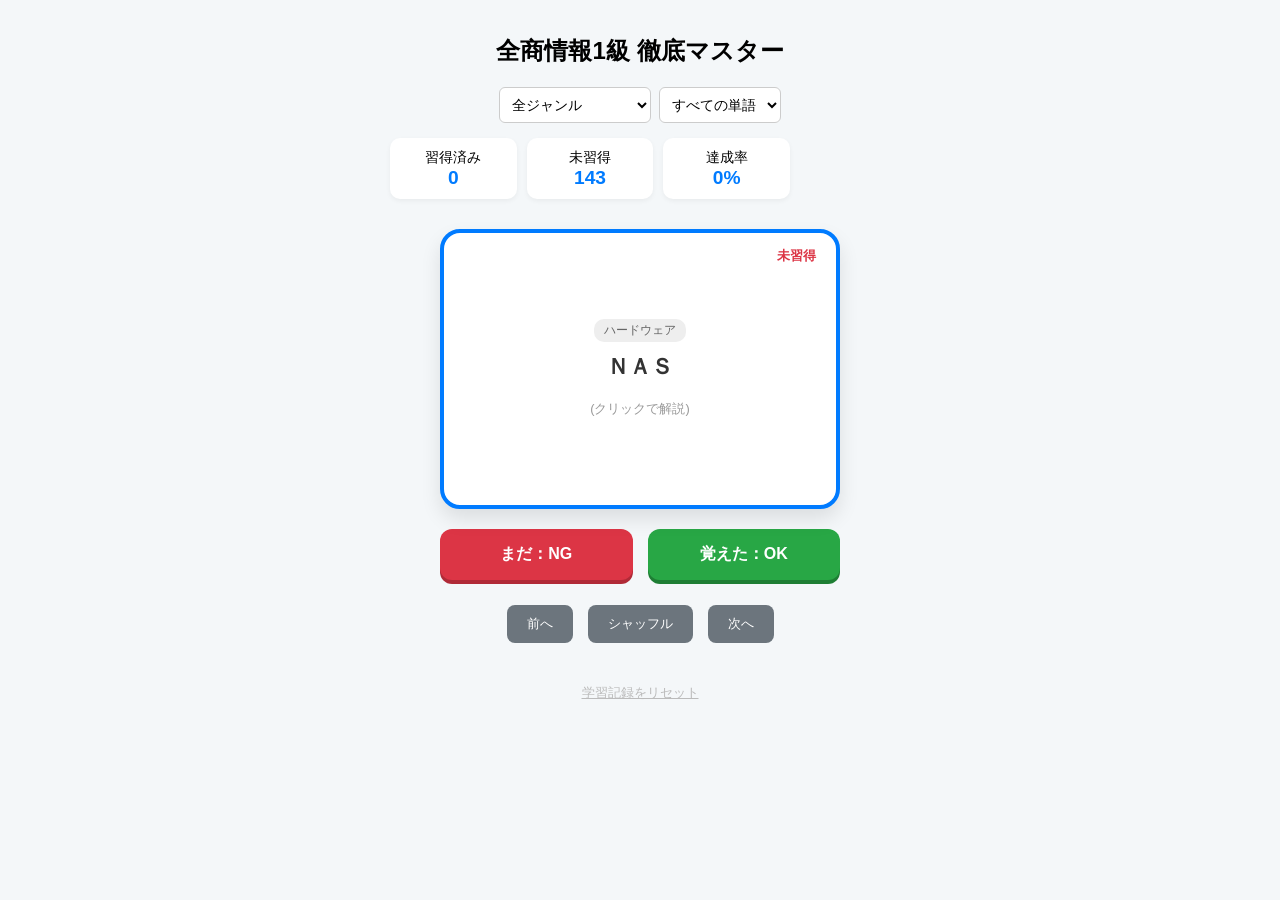
==== commit 79cb8f69: "Update index.html" ====
--- a/index.html
+++ b/index.html
@@ -1,88 +1,98 @@
 <!DOCTYPE html>
 <html lang="ja">
 <head>
-    <meta charset="UTF-8">
-    <meta name="viewport" content="width=device-width, initial-scale=1.0">
-    <title>全商情報1級 逆引きマスター155</title>
-    <style>
-        :root { --primary: #007bff; --success: #28a745; --danger: #dc3545; --bg: #f4f7f9; }
-        body { font-family: "Helvetica Neue", Arial, "Hiragino Kaku Gothic ProN", "Meiryo", sans-serif; background: var(--bg); margin: 0; padding: 15px; display: flex; flex-direction: column; align-items: center; }
-        .header { width: 100%; max-width: 500px; text-align: center; margin-bottom: 15px; }
-        .filter-area { display: flex; flex-wrap: wrap; gap: 8px; justify-content: center; margin-bottom: 15px; }
-        select { padding: 8px; border-radius: 6px; border: 1px solid #ccc; font-size: 14px; background: white; }
-        
-        .stats { display: flex; justify-content: center; /* 中央に寄せる */gap: 10px; width: 100%; max-width: 400px; margin-bottom: 15px; }
-        .stat-box { flex: 1; background: white; padding: 15px; border-radius: 10px; text-align: center; box-shadow: 0 2px 5px rgba(0,0,0,0.05); font-size: 0.9rem; }
-        .stat-val { display: block; font-size: 1.2rem; font-weight: bold; color: var(--primary); }
-
-        .card-container { perspective: 1000px; width: 100%; max-width: 400px; height: 320px; cursor: pointer; position: relative; }
-        .card { width: 100%; height: 100%; position: relative; transition: transform 0.5s; transform-style: preserve-3d; }
-        .card.flipped { transform: rotateY(180deg); }
-        .front, .back { position: absolute; width: 100%; height: 100%; backface-visibility: hidden; display: flex; flex-direction: column; align-items: center; justify-content: center; padding: 30px; box-sizing: border-box; border-radius: 20px; box-shadow: 0 10px 20px rgba(0,0,0,0.1); text-align: center; }
-        .front { background: white; border: 4px solid var(--primary); }
-        .back { background: var(--primary); color: white; transform: rotateY(180deg); }
-        
-        .cat-tag { font-size: 0.75rem; background: #eee; padding: 3px 10px; border-radius: 10px; margin-bottom: 15px; color: #666; }
-        .term-text { font-size: 1.6rem; font-weight: bold; }
-        .def-text { font-size: 1.05rem; line-height: 1.6; color: #333; }
-
-        .judge-btns { display: grid; grid-template-columns: 1fr 1fr; gap: 15px; width: 100%; max-width: 400px; margin-top: 20px; }
-        .btn { padding: 15px; border-radius: 12px; border: none; color: white; font-weight: bold; cursor: pointer; transition: 0.2s; }
-        .btn-ng { background: var(--danger); box-shadow: 0 4px #b02a37; }
-        .btn-ok { background: var(--success); box-shadow: 0 4px #1e7e34; }
-        .btn:active { transform: translateY(3px); box-shadow: none; }
-
-        .nav-controls { margin-top: 25px; display: flex; gap: 10px; }
-        .nav-btn { background: #6c757d; color: white; border: none; padding: 10px 18px; border-radius: 8px; cursor: pointer; font-size: 0.9rem; }
-        
-        .status-indicator { position: absolute; top: 15px; right: 20px; font-size: 0.8rem; font-weight: bold; }
-        .known { color: var(--success); }
-        .unknown { color: var(--danger); }
-    </style>
+    <meta charset="UTF-8">
+    <meta name="viewport" content="width=device-width, initial-scale=1.0">
+    <title>全商情報1級 用語マスター155</title>
+    <style>
+        :root { --primary: #007bff; --success: #28a745; --danger: #dc3545; --bg: #f4f7f9; }
+        body { font-family: "Helvetica Neue", Arial, "Hiragino Kaku Gothic ProN", "Meiryo", sans-serif; background: var(--bg); margin: 0; padding: 15px; display: flex; flex-direction: column; align-items: center; }
+        .header { width: 100%; max-width: 500px; text-align: center; margin-bottom: 15px; }
+        .filter-area { display: flex; flex-wrap: wrap; gap: 8px; justify-content: center; margin-bottom: 15px; }
+        select { padding: 8px; border-radius: 6px; border: 1px solid #ccc; font-size: 14px; background: white; }
+        
+        .stats { display: flex; gap: 10px; width: 100%; max-width: 400px; margin-bottom: 15px; }
+        .stat-box { flex: 1; background: white; padding: 10px; border-radius: 10px; text-align: center; box-shadow: 0 2px 5px rgba(0,0,0,0.05); font-size: 0.9rem; }
+        .stat-val { display: block; font-size: 1.2rem; font-weight: bold; color: var(--primary); }
+
+        .card-container { perspective: 1000px; width: 100%; max-width: 400px; height: 280px; cursor: pointer; position: relative; }
+        .card { width: 100%; height: 100%; position: relative; transition: transform 0.5s; transform-style: preserve-3d; }
+        .card.flipped { transform: rotateY(180deg); }
+        .front, .back { position: absolute; width: 100%; height: 100%; backface-visibility: hidden; display: flex; flex-direction: column; align-items: center; justify-content: center; padding: 30px; box-sizing: border-box; border-radius: 20px; box-shadow: 0 10px 20px rgba(0,0,0,0.1); text-align: center; }
+        .front { background: white; border: 4px solid var(--primary); }
+        .back { background: var(--primary); color: white; transform: rotateY(180deg); overflow-y: auto; }
+        
+        .cat-tag { font-size: 0.75rem; background: #eee; padding: 3px 10px; border-radius: 10px; margin-bottom: 10px; color: #666; }
+        .term-text { font-size: 1.4rem; font-weight: bold; color: #333; line-height: 1.3; }
+        .def-text { font-size: 1.05rem; line-height: 1.6; }
+
+        .judge-btns { display: grid; grid-template-columns: 1fr 1fr; gap: 15px; width: 100%; max-width: 400px; margin-top: 20px; }
+        .btn { padding: 15px; border-radius: 12px; border: none; color: white; font-weight: bold; font-size: 1rem; cursor: pointer; transition: 0.2s; }
+        .btn-ng { background: var(--danger); box-shadow: 0 4px #b02a37; }
+        .btn-ok { background: var(--success); box-shadow: 0 4px #1e7e34; }
+        .btn:active { transform: translateY(3px); box-shadow: none; }
+
+        .nav-controls { margin-top: 25px; display: flex; gap: 15px; }
+        .nav-btn { background: #6c757d; color: white; border: none; padding: 10px 20px; border-radius: 8px; cursor: pointer; }
+        
+        .status-indicator { position: absolute; top: 15px; right: 20px; font-size: 0.8rem; font-weight: bold; }
+        .known { color: var(--success); }
+        .unknown { color: var(--danger); }
+    </style>
 </head>
 <body>
 
 <div class="header">
-    <h2>全商情報1級 徹底マスター</h2>
-    <div class="filter-area">
-        <select id="category-filter" onchange="initLearning()"></select>
-        <select id="mode-filter" onchange="initLearning()">
-            <option value="all">すべての単語</option>
-            <option value="unlearned">未習得のみ</option>
-            <option value="learned">習得済みのみ</option>
-        </select>
-    </div>
-    <div class="stats">
-        <div class="stat-box">習得済み<span class="stat-val" id="learned-count">0</span></div>
-        <div class="stat-box">未習得<span class="stat-val" id="unlearned-count">0</span></div>
-        <div class="stat-box">達成率<span class="stat-val" id="progress-percent">0%</span></div>
-    </div>
+    <h2>全商情報1級 徹底マスター</h2>
+    
+    <div class="filter-area">
+        <select id="category-filter" onchange="initLearning()">
+            <option value="all">全ジャンル</option>
+            <option value="ハードウェア">1. ハードウェア</option>
+            <option value="システム開発">2. システム開発</option>
+            <option value="ネットワーク">3. ネットワーク</option>
+            <option value="セキュリティ">4. セキュリティ</option>
+            <option value="経営・ビジネス">5. 経営・ビジネス</option>
+            <option value="データベース">6. データベース</option>
+        </select>
+        
+        <select id="mode-filter" onchange="initLearning()">
+            <option value="all">すべての単語</option>
+            <option value="unlearned">未習得のみ</option>
+            <option value="learned">習得済みのみ</option>
+        </select>
+    </div>
+
+    <div class="stats">
+        <div class="stat-box">習得済み<span class="stat-val" id="learned-count">0</span></div>
+        <div class="stat-box">未習得<span class="stat-val" id="unlearned-count">0</span></div>
+        <div class="stat-box">達成率<span class="stat-val" id="progress-percent">0%</span></div>
+    </div>
 </div>
 
 <div class="card-container" onclick="flipCard()">
-    <div class="card" id="card">
-        <div class="front">
-            <div id="card-cat" class="cat-tag">カテゴリー</div>
-            <div class="status-indicator" id="card-status"></div>
-            <div id="def-display" class="def-text">解説を読み込み中...</div>
-            <div style="margin-top: 25px; font-size: 0.8rem; color: #999;">(クリックで正解を表示)</div>
-        </div>
-        <div class="back">
-            <div style="font-size: 0.9rem; margin-bottom: 10px; opacity: 0.8;">正解は</div>
-            <div class="term-text" id="term-display">用語</div>
-        </div>
-    </div>
+    <div class="card" id="card">
+        <div class="front">
+            <div id="card-cat" class="cat-tag">カテゴリー</div>
+            <div class="status-indicator" id="card-status"></div>
+            <div id="term-display" class="term-text">読み込み中...</div>
+            <div style="margin-top: 20px; font-size: 0.8rem; color: #999;">(クリックで解説)</div>
+        </div>
+        <div class="back">
+            <div class="def-text" id="def-display">解説文</div>
+        </div>
+    </div>
 </div>
 
 <div class="judge-btns">
-    <button class="btn btn-ng" onclick="markTerm(false); event.stopPropagation();">まだ：NG</button>
-    <button class="btn btn-ok" onclick="markTerm(true); event.stopPropagation();">覚えた：OK</button>
+    <button class="btn btn-ng" onclick="markTerm(false); event.stopPropagation();">まだ：NG</button>
+    <button class="btn btn-ok" onclick="markTerm(true); event.stopPropagation();">覚えた：OK</button>
 </div>
 
 <div class="nav-controls">
-    <button class="nav-btn" onclick="prevCard()">前へ</button>
-    <button class="nav-btn" onclick="shuffleData()">シャッフル</button>
-    <button class="nav-btn" onclick="nextCard()">次へ</button>
+    <button class="nav-btn" onclick="prevCard()">前へ</button>
+    <button class="nav-btn" onclick="shuffleData()">シャッフル</button>
+    <button class="nav-btn" onclick="nextCard()">次へ</button>
 </div>
 
 <button onclick="resetData()" style="margin-top: 40px; background: none; color: #bbb; border: none; cursor: pointer; text-decoration: underline;">学習記録をリセット</button>
@@ -245,91 +255,81 @@
     { cat: "データベース", term: "整合性制約", def: "関連する表の間で、データの矛盾を防ぐためのルール。" },
     { cat: "データベース", term: "副問い合わせ", def: "SQL文の中に含まれる、別のSELECT文。サブクエリ。" }
 ];
-
 let currentList = [];
 let currentIndex = 0;
-let learnedMap = JSON.parse(localStorage.getItem('zensho155_learned_v2')) || {};
-
-function setupCategoryMenu() {
-    const cats = ["all", "ハードウェア", "システム開発", "ネットワーク", "セキュリティ", "経営・ビジネス", "データベース"];
-    const select = document.getElementById('category-filter');
-    select.innerHTML = cats.map(c => `<option value="${c}">${c === 'all' ? '全ジャンル' : c}</option>`).join('');
+let learnedMap = JSON.parse(localStorage.getItem('zensho155_learned')) || {};
+
+function initLearning() {
+    const cat = document.getElementById('category-filter').value;
+    const mode = document.getElementById('mode-filter').value;
+    
+    currentList = termData.filter(item => {
+        const catMatch = (cat === 'all' || item.cat === cat);
+        const isKnown = learnedMap[item.term] === true;
+        if(mode === 'unlearned') return catMatch && !isKnown;
+        if(mode === 'learned') return catMatch && isKnown;
+        return catMatch;
+    });
+
+    currentIndex = 0;
+    updateStats();
+    updateCard();
 }
 
-function initLearning() {
-    const cat = document.getElementById('category-filter').value;
-    const mode = document.getElementById('mode-filter').value;
-    
-    currentList = termData.filter(item => {
-        const catMatch = (cat === 'all' || item.cat === cat);
-        const isKnown = learnedMap[item.term] === true;
-        if(mode === 'unlearned') return catMatch && !isKnown;
-        if(mode === 'learned') return catMatch && isKnown;
-        return catMatch;
-    });
-
-    currentIndex = 0;
-    updateStats();
-    updateCard();
+function updateCard() {
+    const card = document.getElementById('card');
+    card.classList.remove('flipped');
+    
+    if (currentList.length === 0) {
+        document.getElementById('term-display').innerText = "対象なし";
+        document.getElementById('def-display').innerText = "フィルタ条件を変えてみてください。";
+        document.getElementById('card-cat').innerText = "-";
+        document.getElementById('card-status').innerText = "";
+        return;
+    }
+
+    const item = currentList[currentIndex];
+    setTimeout(() => {
+        document.getElementById('card-cat').innerText = item.cat;
+        document.getElementById('term-display').innerText = item.term;
+        document.getElementById('def-display').innerText = item.def;
+        
+        const statusEl = document.getElementById('card-status');
+        if(learnedMap[item.term]) {
+            statusEl.innerText = "✓ 習得済み";
+            statusEl.className = "status-indicator known";
+        } else {
+            statusEl.innerText = "未習得";
+            statusEl.className = "status-indicator unknown";
+        }
+    }, 150);
 }
 
-function updateCard() {
-    const card = document.getElementById('card');
-    card.classList.remove('flipped');
-    
-    if (currentList.length === 0) {
-        document.getElementById('def-display').innerText = "条件に合う用語が見つかりません。";
-        document.getElementById('term-display').innerText = "-";
-        document.getElementById('card-cat').innerText = "-";
-        return;
-    }
-
-    const item = currentList[currentIndex];
-    setTimeout(() => {
-        document.getElementById('card-cat').innerText = item.cat;
-        document.getElementById('def-display').innerText = item.def; // 表面が解説
-        document.getElementById('term-display').innerText = item.term; // 裏面が用語
-        
-        const statusEl = document.getElementById('card-status');
-        if(learnedMap[item.term]) {
-            statusEl.innerText = "✓ 習得済み";
-            statusEl.className = "status-indicator known";
-        } else {
-            statusEl.innerText = "未習得";
-            statusEl.className = "status-indicator unknown";
-        }
-    }, 150);
+function markTerm(isOK) {
+    if (currentList.length === 0) return;
+    const term = currentList[currentIndex].term;
+    learnedMap[term] = isOK;
+    localStorage.setItem('zensho155_learned', JSON.stringify(learnedMap));
+    updateStats();
+    updateCard();
+    setTimeout(nextCard, 400); // 判定後少し待って自動で次へ
 }
 
-function markTerm(isOK) {
-    if (currentList.length === 0) return;
-    const term = currentList[currentIndex].term;
-    learnedMap[term] = isOK;
-    localStorage.setItem('zensho155_learned_v2', JSON.stringify(learnedMap));
-    updateStats();
-    updateCard();
-    setTimeout(nextCard, 400);
-}
-
 function updateStats() {
-    const total = termData.length;
-    const learnedCount = termData.filter(i => learnedMap[i.term]).length;
-    document.getElementById('learned-count').innerText = learnedCount;
-    document.getElementById('unlearned-count').innerText = total - learnedCount;
-    document.getElementById('progress-percent').innerText = Math.floor((learnedCount / total) * 100) + "%";
+    const total = termData.length;
+    const learnedCount = termData.filter(i => learnedMap[i.term]).length;
+    document.getElementById('learned-count').innerText = learnedCount;
+    document.getElementById('unlearned-count').innerText = total - learnedCount;
+    document.getElementById('progress-percent').innerText = Math.floor((learnedCount / total) * 100) + "%";
 }
 
 function flipCard() { document.getElementById('card').classList.toggle('flipped'); }
 function nextCard() { if(currentList.length > 0) { currentIndex = (currentIndex + 1) % currentList.length; updateCard(); } }
 function prevCard() { if(currentList.length > 0) { currentIndex = (currentIndex - 1 + currentList.length) % currentList.length; updateCard(); } }
 function shuffleData() { currentList.sort(() => Math.random() - 0.5); currentIndex = 0; updateCard(); }
-function resetData() { if(confirm("記録をリセットしますか？")) { learnedMap = {}; localStorage.removeItem('zensho155_learned_v2'); initLearning(); } }
-
-setupCategoryMenu();
+function resetData() { if(confirm("記録をリセットしますか？")) { learnedMap = {}; localStorage.removeItem('zensho155_learned'); initLearning(); } }
+
 initLearning();
 </script>
 </body>
 </html>
-
-このアプリの見栄えがわるい。習得済み、未収得、達成率のボタンが左に偏っています。
-どこを直せばいいか教えて
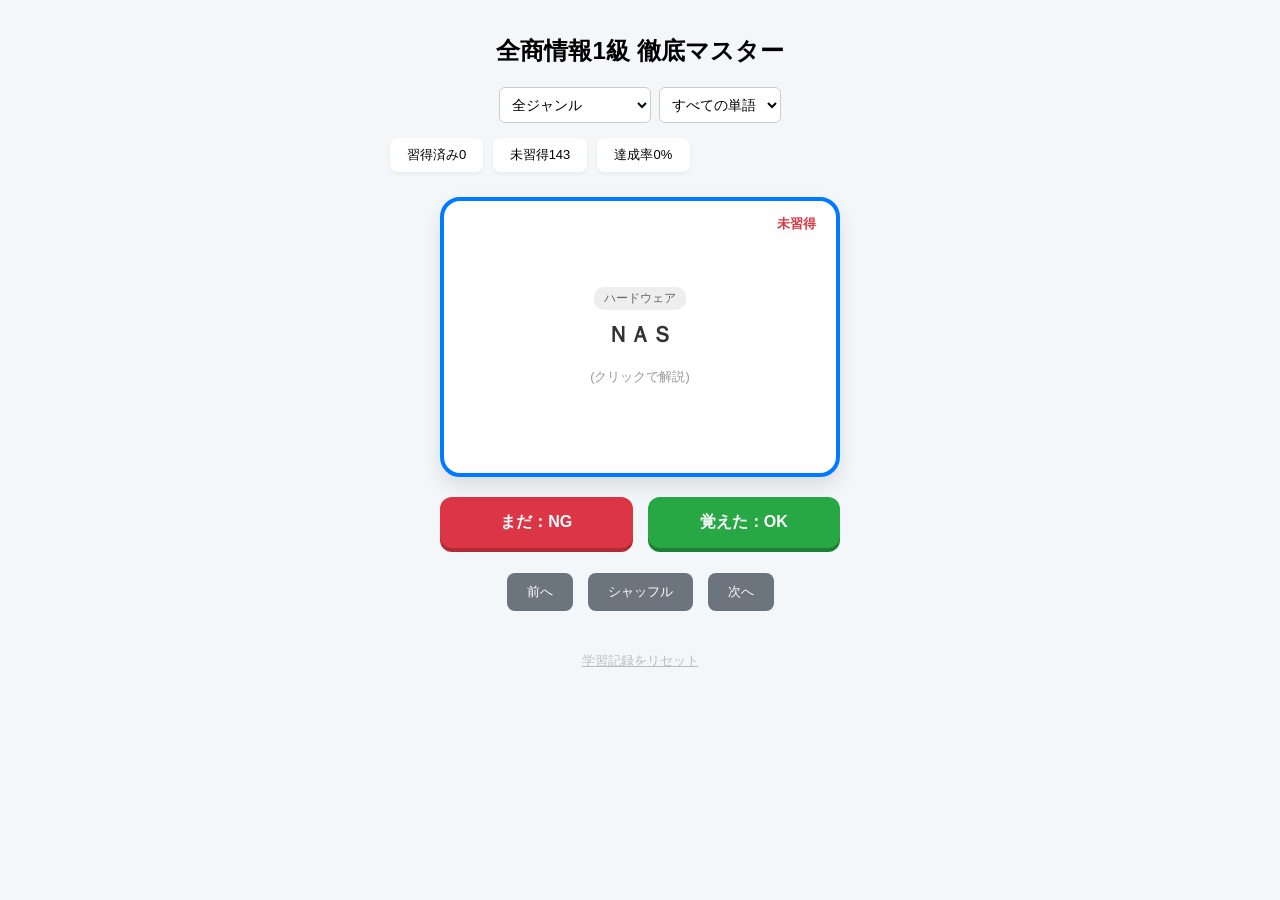
==== commit 6a8991c5: "Update index.html" ====
--- a/index.html
+++ b/index.html
@@ -10,10 +10,11 @@
         .header { width: 100%; max-width: 500px; text-align: center; margin-bottom: 15px; }
         .filter-area { display: flex; flex-wrap: wrap; gap: 8px; justify-content: center; margin-bottom: 15px; }
         select { padding: 8px; border-radius: 6px; border: 1px solid #ccc; font-size: 14px; background: white; }
-        
-        .stats { display: flex; gap: 10px; width: 100%; max-width: 400px; margin-bottom: 15px; }
-        .stat-box { flex: 1; background: white; padding: 10px; border-radius: 10px; text-align: center; box-shadow: 0 2px 5px rgba(0,0,0,0.05); font-size: 0.9rem; }
-        .stat-val { display: block; font-size: 1.2rem; font-weight: bold; color: var(--primary); }
+
+
+        /* ステータスバー */
+        .stats { display: grid; grid-template-columns: 1fr 1fr 1fr; gap: 10px; width: 100%; max-width: 300px; margin-bottom: 10px; font-size: 13px; }
+        .stat-box { background: white; padding: 8px; border-radius: 8px; text-align: center; box-shadow: 0 2px 4px rgba(0,0,0,0.05); }
 
         .card-container { perspective: 1000px; width: 100%; max-width: 400px; height: 280px; cursor: pointer; position: relative; }
         .card { width: 100%; height: 100%; position: relative; transition: transform 0.5s; transform-style: preserve-3d; }
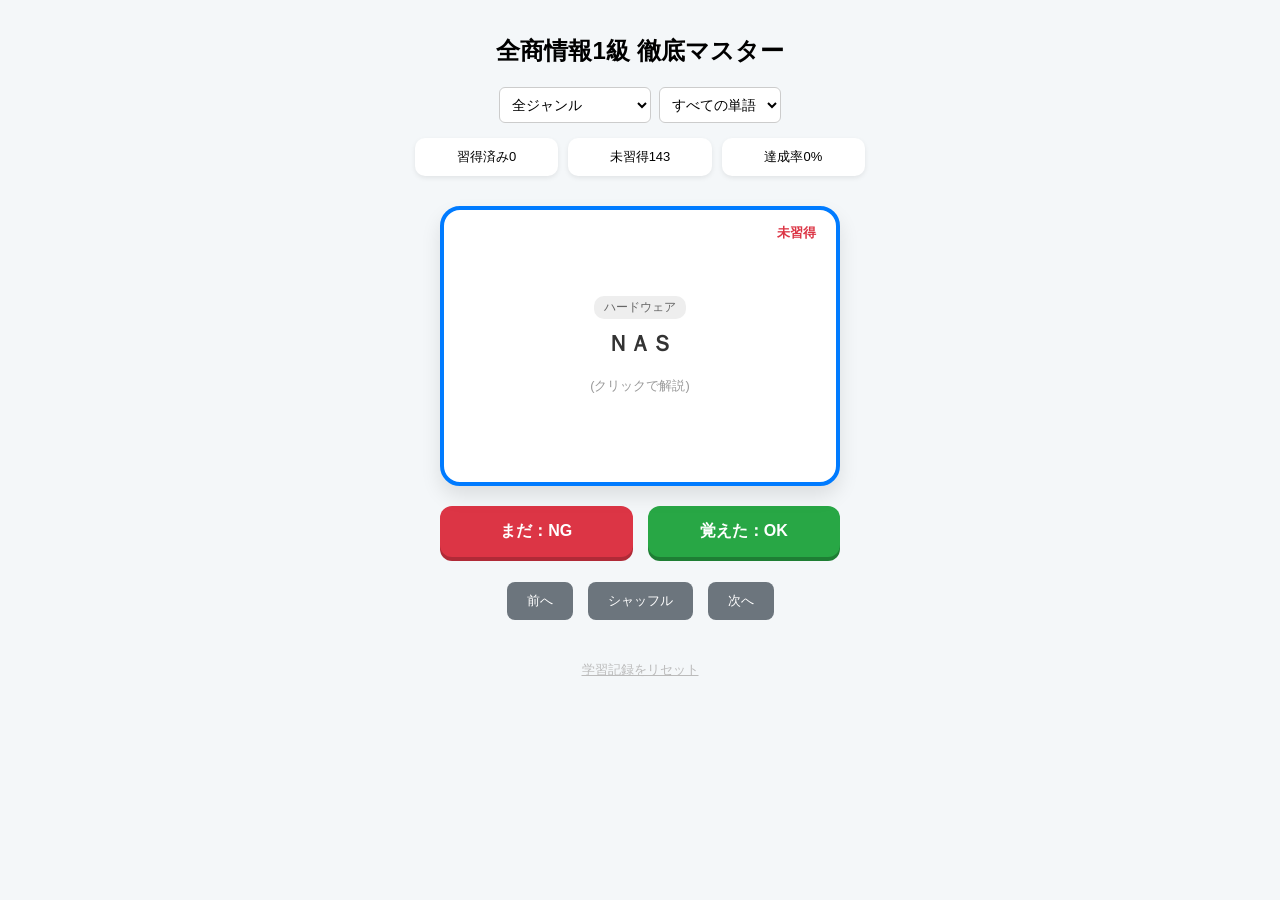
==== commit 740d7c79: "Update index.html" ====
--- a/index.html
+++ b/index.html
@@ -3,7 +3,7 @@
 <head>
     <meta charset="UTF-8">
     <meta name="viewport" content="width=device-width, initial-scale=1.0">
-    <title>全商情報1級 用語マスター155</title>
+    <title>全商情報1級 用語マスター</title>
     <style>
         :root { --primary: #007bff; --success: #28a745; --danger: #dc3545; --bg: #f4f7f9; }
         body { font-family: "Helvetica Neue", Arial, "Hiragino Kaku Gothic ProN", "Meiryo", sans-serif; background: var(--bg); margin: 0; padding: 15px; display: flex; flex-direction: column; align-items: center; }
@@ -12,9 +12,26 @@
         select { padding: 8px; border-radius: 6px; border: 1px solid #ccc; font-size: 14px; background: white; }
 
 
-        /* ステータスバー */
-        .stats { display: grid; grid-template-columns: 1fr 1fr 1fr; gap: 10px; width: 100%; max-width: 300px; margin-bottom: 10px; font-size: 13px; }
-        .stat-box { background: white; padding: 8px; border-radius: 8px; text-align: center; box-shadow: 0 2px 4px rgba(0,0,0,0.05); }
+        .stats { 
+    display: grid; 
+    grid-template-columns: 1fr 1fr 1fr; /* 3列均等 */
+    gap: 10px; 
+    width: 95%;          /* 画面の横幅に対して少し余裕を持たせる */
+    max-width: 450px;    /* 最大幅を少し広げると3つ並びが綺麗です */
+    margin: 0 auto 15px auto; /* ★ここが重要！左右を auto にすることで真ん中に寄ります */
+    font-size: 13px; 
+}
+
+.stat-box { 
+    background: white; 
+    padding: 10px 5px;   /* 上下を少し増やして押しやすく */
+    border-radius: 10px; 
+    text-align: center; 
+    box-shadow: 0 2px 5px rgba(0,0,0,0.08); 
+    /* 中の文字がはみ出さないように */
+    min-width: 0; 
+    word-wrap: break-word; 
+}
 
         .card-container { perspective: 1000px; width: 100%; max-width: 400px; height: 280px; cursor: pointer; position: relative; }
         .card { width: 100%; height: 100%; position: relative; transition: transform 0.5s; transform-style: preserve-3d; }
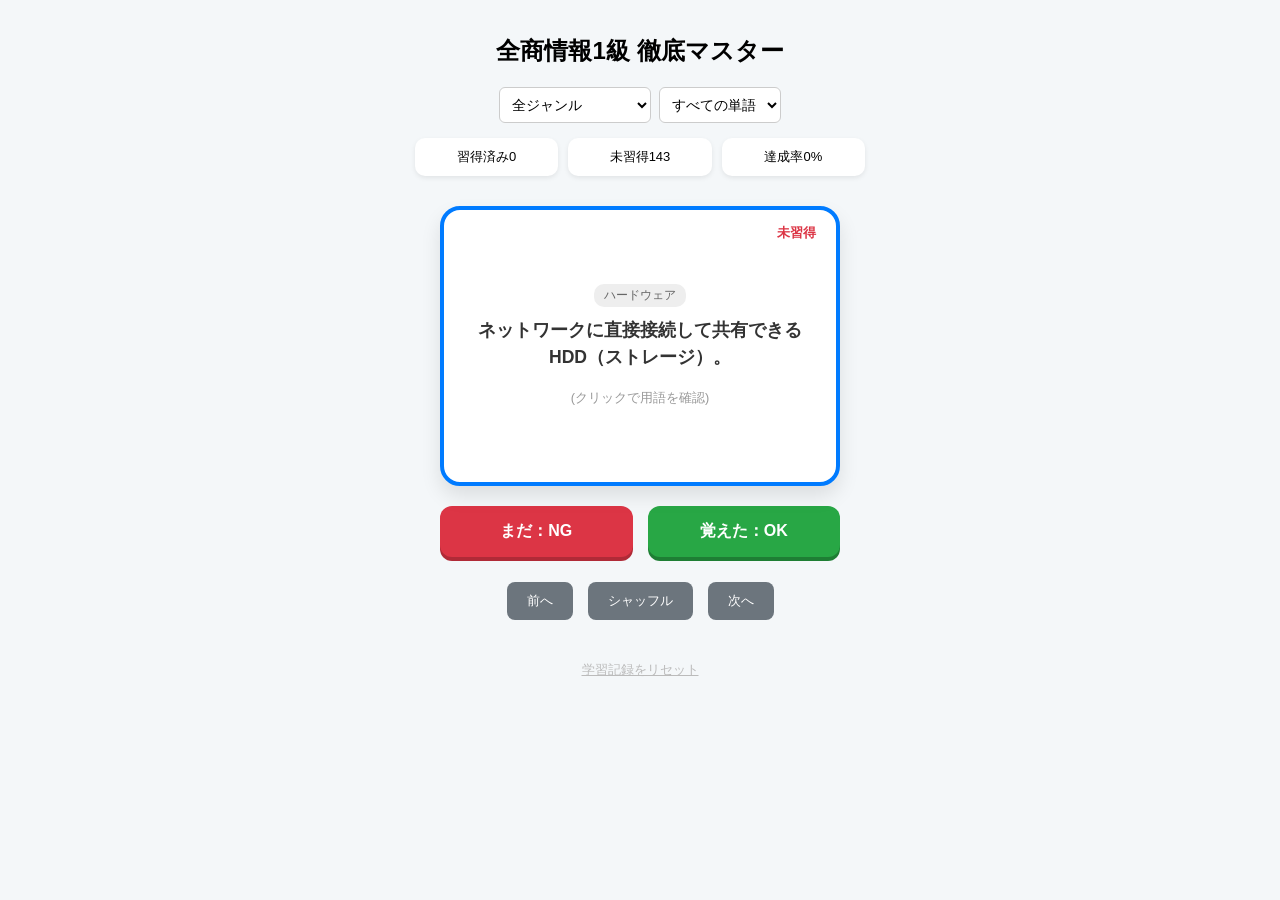
==== commit ef93ea9a: "Update index.html" ====
--- a/index.html
+++ b/index.html
@@ -11,27 +11,25 @@
         .filter-area { display: flex; flex-wrap: wrap; gap: 8px; justify-content: center; margin-bottom: 15px; }
         select { padding: 8px; border-radius: 6px; border: 1px solid #ccc; font-size: 14px; background: white; }
 
-
         .stats { 
-    display: grid; 
-    grid-template-columns: 1fr 1fr 1fr; /* 3列均等 */
-    gap: 10px; 
-    width: 95%;          /* 画面の横幅に対して少し余裕を持たせる */
-    max-width: 450px;    /* 最大幅を少し広げると3つ並びが綺麗です */
-    margin: 0 auto 15px auto; /* ★ここが重要！左右を auto にすることで真ん中に寄ります */
-    font-size: 13px; 
-}
-
-.stat-box { 
-    background: white; 
-    padding: 10px 5px;   /* 上下を少し増やして押しやすく */
-    border-radius: 10px; 
-    text-align: center; 
-    box-shadow: 0 2px 5px rgba(0,0,0,0.08); 
-    /* 中の文字がはみ出さないように */
-    min-width: 0; 
-    word-wrap: break-word; 
-}
+            display: grid; 
+            grid-template-columns: 1fr 1fr 1fr; 
+            gap: 10px; 
+            width: 95%; 
+            max-width: 450px; 
+            margin: 0 auto 15px auto; 
+            font-size: 13px; 
+        }
+
+        .stat-box { 
+            background: white; 
+            padding: 10px 5px; 
+            border-radius: 10px; 
+            text-align: center; 
+            box-shadow: 0 2px 5px rgba(0,0,0,0.08); 
+            min-width: 0; 
+            word-wrap: break-word; 
+        }
 
         .card-container { perspective: 1000px; width: 100%; max-width: 400px; height: 280px; cursor: pointer; position: relative; }
         .card { width: 100%; height: 100%; position: relative; transition: transform 0.5s; transform-style: preserve-3d; }
@@ -41,8 +39,11 @@
         .back { background: var(--primary); color: white; transform: rotateY(180deg); overflow-y: auto; }
         
         .cat-tag { font-size: 0.75rem; background: #eee; padding: 3px 10px; border-radius: 10px; margin-bottom: 10px; color: #666; }
-        .term-text { font-size: 1.4rem; font-weight: bold; color: #333; line-height: 1.3; }
-        .def-text { font-size: 1.05rem; line-height: 1.6; }
+        
+        /* 2. デザインの微調整：表面（解説文）は読みやすく少し小さめに */
+        .term-text { font-size: 1.1rem; font-weight: bold; color: #333; line-height: 1.5; }
+        /* 2. デザインの微調整：裏面（答えの用語）は強調して大きく */
+        .def-text { font-size: 1.6rem; font-weight: bold; line-height: 1.3; }
 
         .judge-btns { display: grid; grid-template-columns: 1fr 1fr; gap: 15px; width: 100%; max-width: 400px; margin-top: 20px; }
         .btn { padding: 15px; border-radius: 12px; border: none; color: white; font-weight: bold; font-size: 1rem; cursor: pointer; transition: 0.2s; }
@@ -94,10 +95,10 @@
             <div id="card-cat" class="cat-tag">カテゴリー</div>
             <div class="status-indicator" id="card-status"></div>
             <div id="term-display" class="term-text">読み込み中...</div>
-            <div style="margin-top: 20px; font-size: 0.8rem; color: #999;">(クリックで解説)</div>
+            <div style="margin-top: 20px; font-size: 0.8rem; color: #999;">(クリックで用語を確認)</div>
         </div>
         <div class="back">
-            <div class="def-text" id="def-display">解説文</div>
+            <div class="def-text" id="def-display">用語</div>
         </div>
     </div>
 </div>
@@ -117,161 +118,161 @@
 
 <script>
 const termData = [
-    // --- 1. ハードウェア (4) ---
-　  { cat: "ハードウェア", term: "ＮＡＳ", def: "ネットワークに直接接続して共有できるHDD（ストレージ）。" },
-    { cat: "ハードウェア", term: "ＲＡＩＤ", def: "複数のHDDを組み合わせ、1つのディスクとして扱うことで信頼性や速度を高める方式。" },
-    { cat: "ハードウェア", term: "ストライピング", def: "RAID 0。複数のHDDにデータを分散して書き込み、高速化を図る方式。" },
-    { cat: "ハードウェア", term: "ミラーリング", def: "RAID 1。2台のHDDに全く同じデータを書き込み、信頼性を高める方式。" },
-
-    // --- 2. システム開発 (32) ---
-    { cat: "システム開発", term: "ウォータフォールモデル", def: "上流から下流へ順に工程を進める開発モデル。原則として前工程には戻らない。" },
-    { cat: "システム開発", term: "プロトタイピングモデル", def: "試作品を作成し、ユーザの確認を経て開発を進める手法。" },
-    { cat: "システム開発", term: "スパイラルモデル", def: "独立性の高い部分ごとに設計・テストを繰り返し、段階的に完成度を高める手法。" },
-    { cat: "システム開発", term: "要件定義", def: "ユーザの要望を把握し、システムに盛り込む機能を決定する工程。" },
-    { cat: "システム開発", term: "外部設計", def: "画面や帳票など、ユーザ側の視点から見たインターフェース等を設計する工程。" },
-    { cat: "システム開発", term: "内部設計", def: "アルゴリズムやデータ構造など、開発者側の視点で詳細に設計する工程。" },
-    { cat: "システム開発", term: "プログラム設計", def: "内部設計に基づき、各プログラムの内部構造を設計する工程。" },
-    { cat: "システム開発", term: "プログラミング", def: "設計に基づき、プログラミング言語を用いてコードを作成する工程。" },
-    { cat: "システム開発", term: "テスト", def: "完成したプログラムが正しく動作するか検証する工程。" },
-    { cat: "システム開発", term: "単体テスト", def: "個々のプログラム（モジュール）単位で正しく動作するか確認するテスト。" },
-    { cat: "システム開発", term: "結合テスト", def: "複数のモジュールを組み合わせて、データの受け渡し等を確認するテスト。" },
-    { cat: "システム開発", term: "システムテスト", def: "システム全体として、要求通りの機能や性能を備えているか確認する最終テスト。" },
-    { cat: "システム開発", term: "運用・保守", def: "稼働中の問題解消や、システムの改修・追加を行う作業。" },
-    { cat: "システム開発", term: "ブラックボックステスト", def: "内部構造は意識せず、入力に対する出力結果が正しいかを確認するテスト。" },
-    { cat: "システム開発", term: "ホワイトボックステスト", def: "内部のロジックや処理の流れが設計通りかを確認するテスト。" },
-    { cat: "システム開発", term: "ＲＡＳＩＳ", def: "信頼性、可用性、保守性、完全性、安全性の5つの評価指標の頭文字。" },
-    { cat: "システム開発", term: "信頼性", def: "故障発生が少ないこと。評価指標にはMTBFが用いられる。" },
-    { cat: "システム開発", term: "可用性", def: "システムを正常に利用できる時間の割合。評価指標には稼働率が用いられる。" },
-    { cat: "システム開発", term: "保守性", def: "故障時の修復のしやすさ。評価指標にはMTTRが用いられる。" },
-    { cat: "システム開発", term: "完全性（保全性）", def: "データの矛盾がなく、整合性が維持されていること。" },
-    { cat: "システム開発", term: "安全性（機密性）", def: "不正アクセスや情報漏えいから守られていること。" },
-    { cat: "システム開発", term: "稼働率", def: "システムが正常に動作している時間の割合。計算式はMTBF÷(MTBF+MTTR)。" },
-    { cat: "システム開発", term: "平均故障間隔（MTBF)", def: "故障から次の故障までの平均時間。長いほど信頼性が高い。" },
-    { cat: "システム開発", term: "平均修復時間（MTTR)", def: "故障から復旧までにかかる平均時間。短いほど保守性が高い。" },
-    { cat: "システム開発", term: "スループット", def: "単位時間あたりに処理できる仕事量や伝送量。" },
-    { cat: "システム開発", term: "レスポンスタイム", def: "処理を要求してから、最初の応答が返るまでの時間。" },
-    { cat: "システム開発", term: "ターンアラウンドタイム", def: "処理を指示してから、すべての結果が出揃うまでの時間。" },
-    { cat: "システム開発", term: "フォールトトレラント", def: "一部が故障しても、全体を停止させずに稼働し続ける設計思想。" },
-    { cat: "システム開発", term: "フォールトアボイダンス", def: "高品質な部品の採用などにより、故障そのものを防ぐ考え方。" },
-    { cat: "システム開発", term: "フェールセーフ", def: "故障時に安全な状態（停止など）へ移行させる仕組み。" },
-    { cat: "システム開発", term: "フェールソフト", def: "故障時に機能を縮小させてでも、継続稼働させる仕組み。" },
-    { cat: "システム開発", term: "フールプルーフ", def: "ユーザが誤操作をしても、致命的なエラーを防ぐ仕組み。" },
-
-    // --- 3. ネットワーク (38) ---
-    { cat: "ネットワーク", term: "ＯＳＩ参照モデル", def: "ISOが策定した通信機能を7つの階層に分類したモデル。" },
-    { cat: "ネットワーク", term: "ハブ", def: "LANケーブルを集約し、通信を分岐させる集線装置。" },
-    { cat: "ネットワーク", term: "ルータ", def: "異なるネットワークを接続し、IPアドレスに基づき経路選択を行う装置。" },
-    { cat: "ネットワーク", term: "パケットフィルタリング", def: "ルータなどで、パケットの送信元・先を見て通過の可否を判断するセキュリティ機能。" },
-    { cat: "ネットワーク", term: "ゲートウェイ", def: "プロトコルの異なるネットワーク間で翻訳を行い、接続を可能にする装置。" },
-    { cat: "ネットワーク", term: "プロトコル", def: "コンピュータ同士が通信を行うための共通の規約。" },
-    { cat: "ネットワーク", term: "ＳＭＴＰ", def: "メールを送信・転送するためのプロトコル。" },
-    { cat: "ネットワーク", term: "ＨＴＴＰ", def: "Webサーバとブラウザ間で、HTMLや画像データを送受信するためのプロトコル。" },
-    { cat: "ネットワーク", term: "ＦＴＰ", def: "ネットワーク経由でファイルを転送するためのプロトコル。" },
-    { cat: "ネットワーク", term: "ＰＯＰ", def: "メールサーバから自分のメールを受信するためのプロトコル。" },
-    { cat: "ネットワーク", term: "ＩＭＡＰ", def: "メールをサーバ上で管理し、複数の端末で同期して閲覧するためのプロトコル。" },
-    { cat: "ネットワーク", term: "ＤＨＣＰ", def: "IPアドレスなどの設定情報を、接続端末へ自動的に割り当てるプロトコル。" },
-    { cat: "ネットワーク", term: "ＭＡＣアドレス", def: "ネットワーク機器ごとに製造時に割り当てられる一意の物理番号。" },
-    { cat: "ネットワーク", term: "ＩＰアドレス", def: "TCP/IPネットワーク上でコンピュータを識別するための論理番号。" },
- 　 { cat: "ネットワーク", term: "ＩＰｖ４", def: "1981年に標準化された、インターネットの歴史を支えてきた第4世代の通信プロトコル。" },
-    { cat: "ネットワーク", term: "ＩＰｖ６", def: "IPv4の「住所不足」を根本的に解決するために開発された第6世代のプロトコル。" },
-    { cat: "ネットワーク", term: "プライベートＩＰアドレス", def: "LAN内部などの閉じられたネットワークで自由に使用できるIPアドレス。" },
-    { cat: "ネットワーク", term: "グローバルＩＰアドレス", def: "インターネット上で一意に特定可能な、世界共通のIPアドレス。" },
-    { cat: "ネットワーク", term: "ブロードキャストアドレス", def: "同一のネットワーク（サブネット）内に存在するすべてのノード（ホスト）に対して、一斉にデータを転送するために予約された特殊なIPアドレス" },
-    { cat: "ネットワーク", term: "サブネットマスク", def: "IPアドレスをネットワーク部とホスト部に分割するための値。" },
-    { cat: "ネットワーク", term: "ネットワークアドレス", def: "IPアドレスのうち、特定のネットワークグループ自体を識別する部分。" },
-    { cat: "ネットワーク", term: "ホストアドレス", def: "IPアドレスのうち、ネットワーク内の個々の機器を識別する部分。" },
-    { cat: "ネットワーク", term: "ポート番号", def: "IPアドレスの下位で、通信するアプリケーションを識別する番号。" },
-    { cat: "ネットワーク", term: "ＣＩＤＲ", def: "クラスに依存せず、任意のビット数でネットワークを柔軟に分割する仕組み。" },
-    { cat: "ネットワーク", term: "ＮＡＴ", def: "1つのグローバルIPを複数のプライベートIPと変換し、共有する技術。" },
-    { cat: "ネットワーク", term: "ＤＭＺ", def: "外部ネットワークと内部ネットワークの中間に置かれる隔離領域。" },
-    { cat: "ネットワーク", term: "ＶＰＮ", def: "公衆回線上に仮想的な専用線を構築し、安全な通信を実現する技術。" },
-    { cat: "ネットワーク", term: "ＤＮＳ", def: "ドメイン名とIPアドレスを相互に変換する仕組み。" },
-    { cat: "ネットワーク", term: "通信速度（ｂｐｓ）", def: "1秒間に送受信できるデータのビット数。" },
-    { cat: "ネットワーク", term: "伝送効率", def: "回線容量に対し、実際に純粋なデータ転送に使用された割合。" },
-    { cat: "ネットワーク", term: "シンクライアント", def: "端末側には最小限の機能のみ持たせ、サーバ側で大半の処理を行うシステム。" },
-    { cat: "ネットワーク", term: "Ｃｏｏｋｉｅ", def: "Webサイトの訪問情報などを、利用者のブラウザに一時保存する仕組み。" },
-    { cat: "ネットワーク", term: "ＭＩＭＥ", def: "テキスト以外の画像や音声、多言語をメールで送受信するための規格。" },
-    { cat: "ネットワーク", term: "ＶｏＩＰ", def: "音声をパケット化し、IPネットワーク経由で通話を実現する技術。" },
-
-    // --- 4. セキュリティ (15) ---
-    { cat: "セキュリティ", term: "共通鍵暗号方式", def: "暗号化と復号に同じ1つの鍵を使用する方式。" },
-    { cat: "セキュリティ", term: "公開鍵暗号方式", def: "公開鍵で暗号化し、対になる秘密鍵で復号する方式。" },
-    { cat: "セキュリティ", term: "電子署名", def: "本人確認と改ざん検知を行う技術。公開鍵暗号の仕組みを利用。" },
-    { cat: "セキュリティ", term: "認証局（ＣＡ）", def: "デジタル証明書を発行し、公開鍵の正当性を証明する第三者機関。" },
-    { cat: "セキュリティ", term: "ＳＳＬ/TLS", def: "通信を暗号化し、なりすましや盗聴を防ぐ技術。" },
-    { cat: "セキュリティ", term: "ログファイル", def: "システムの利用状況や通信履歴を時系列に記録したファイル。" },
-    { cat: "セキュリティ", term: "システムログ", def: "OSやソフトの動作状況や異常を記録したログ。" },
-    { cat: "セキュリティ", term: "アクセスログ", def: "Webサーバ等への接続元のIP、時間、閲覧ページ等を記録したログ。" },
-    { cat: "セキュリティ", term: "インシデント", def: "セキュリティ事故や、事故につながる恐れのある事象。" },
-    { cat: "セキュリティ", term: "リスクアセスメント", def: "リスクを特定、分析し、許容できる範囲か評価する一連のプロセス。" },
-    { cat: "セキュリティ", term: "リスクマネジメント", def: "リスクによる損失を最小限に抑えるための計画・管理活動。" },
-    { cat: "セキュリティ", term: "ソーシャルエンジニアリング", def: "人間の心理的な隙を突き、パスワードなどを盗み出す手法。" },
-    { cat: "セキュリティ", term: "クロスサイトスクリプティング", def: "罠のリンクにより、訪問者のブラウザ上で不正なスクリプトを実行させる攻撃。" },
-    { cat: "セキュリティ", term: "SQLインジェクション", def: "Webサイトの入力欄に不正なSQL文を注入し、DBを不正操作する攻撃。" },
-
-    // --- 5. 経営・ビジネス (36) ---
-    { cat: "経営・ビジネス", term: "ブレーンストーミング", def: "批判禁止などのルールで、多人数でアイデアを出し合う技法。" },
-    { cat: "経営・ビジネス", term: "ＫＪ法", def: "情報をカード化し、グループ分けして整理・図解する手法。" },
-    { cat: "経営・ビジネス", term: "決定表（デシジョンテーブル）", def: "条件とそれに対応する行動をマトリックス形式で整理した表。" },
-    { cat: "経営・ビジネス", term: "ＤＦＤ", def: "データの流れに着目し、処理や保存場所を図式化したもの。" },
-    { cat: "経営・ビジネス", term: "パート図（ＰＥＲＴ）", def: "作業の前後関係を矢印で結び、日程管理を行う図。" },
-    { cat: "経営・ビジネス", term: "クリティカルパス", def: "PERT図において、遅延が全体の遅れに直結する最長の経路。" },
-    { cat: "経営・ビジネス", term: "ＡＢＣ分析", def: "累積比率に基づきA・B・Cの3グループに分け、重点管理する手法。" },
-    { cat: "経営・ビジネス", term: "パレート図", def: "降順の棒グラフと累積比率の折れ線を組み合わせたグラフ。" },
-    { cat: "経営・ビジネス", term: "Ｚグラフ", def: "毎月の売上、売上累計、移動合計の3本で傾向を分析するグラフ。" },
-    { cat: "経営・ビジネス", term: "回帰分析", def: "2つの変数の相関関係を数式化し、一方から他方を予測する分析手法。" },
-    { cat: "経営・ビジネス", term: "散布図", def: "2つの項目の値を縦軸・横軸にとり、点としてプロットした図。" },
-    { cat: "経営・ビジネス", term: "正の相関", def: "一方が増えると、もう一方も増える傾向にある関係。" },
-    { cat: "経営・ビジネス", term: "負の相関", def: "一方が増えると、もう一方が減る傾向にある関係。" },
-    { cat: "経営・ビジネス", term: "線形計画法", def: "制約条件の中で、利益最大化などの最適解を求める数学的手法。" },
-    { cat: "経営・ビジネス", term: "ヒストグラム", def: "データの分布をいくつかの区間に分け、出現頻度を棒状で表した図。" },
-    { cat: "経営・ビジネス", term: "管理図", def: "時系列データに限界線を引き、工程の異常を検知する図。" },
-    { cat: "経営・ビジネス", term: "特性要因図", def: "結果と原因の関係を魚の骨のような図で表したもの。" },
-    { cat: "経営・ビジネス", term: "ファンチャート", def: "基準時点を100％とし、その後の変動を比率で表す折れ線グラフ。" },
-    { cat: "経営・ビジネス", term: "ＳＷＯＴ分析", def: "強み、弱み、機会、脅威の4つの視点で現状分析する手法。" },
-    { cat: "経営・ビジネス", term: "ＰＰＭ分析", def: "市場成長率と占有率から、製品を4つの区分に分類する手法。" },
-    { cat: "経営・ビジネス", term: "コンプライアンス", def: "法令遵守。法律だけでなく企業倫理や社会規範を守ること。" },
-    { cat: "経営・ビジネス", term: "セキュリティーポリシー", def: "組織全体の情報セキュリティ方針や行動基準を定めたもの。" },
-    { cat: "経営・ビジネス", term: "ＥＲＰ", def: "経営資源を一元管理し、効率化を図る経営手法。" },
-    { cat: "経営・ビジネス", term: "ＣＲＭ", def: "顧客との関係を深めることで、利益の最大化を目指す経営手法。" },
-    { cat: "経営・ビジネス", term: "ＢＰＲ", def: "業務プロセスを抜本的に見直し、再構築すること。" },
-    { cat: "経営・ビジネス", term: "コアコンピタンス", def: "他社には真似できない、その企業独自の核となる能力。" },
-    { cat: "経営・ビジネス", term: "アウトソーシング", def: "業務の一部を外部の専門業者に委託すること。" },
-    { cat: "経営・ビジネス", term: "アライアンス", def: "複数の企業が協力体制を組み、互いのメリットを享受する提携。" },
-    { cat: "経営・ビジネス", term: "ＡＳＰ", def: "ネット経由でアプリケーションソフトの機能を提供する事業者。" },
-    { cat: "経営・ビジネス", term: "SaaS", def: "ソフトウェア機能をネット経由でサービスとして利用する形態。" },
-    { cat: "経営・ビジネス", term: "Paas", def: "OSやDBなどの開発用プラットフォームをネット経由で提供する形態。" },
-    { cat: "経営・ビジネス", term: "IaaS", def: "サーバや回線などのインフラをネット経由で提供する形態。" },
-    { cat: "経営・ビジネス", term: "ＣＩＯ", def: "情報システムを統括する最高情報責任者。" },
-    { cat: "経営・ビジネス", term: "ＲＯＡ", def: "総資産利益率。企業の総合的な収益性を示す指標。" },
-    { cat: "経営・ビジネス", term: "ＲＯＥ", def: "自己資本利益率。株主資本に対する収益性を示す指標。" },
-
-
-    // --- 6. データベース (24) ---
-    { cat: "データベース", term: "排他制御", def: "同じデータへの同時書き込みによる矛盾を防ぐために、アクセスを制限する仕組み。" },
-    { cat: "データベース", term: "ロック", def: "データを占有し、他からの操作を制限すること。" },
-    { cat: "データベース", term: "共有ロック", def: "他者の読み込みは許可するが、更新は禁止するロック状態。" },
-    { cat: "データベース", term: "占有ロック", def: "他者の読み込みも更新もすべて禁止するロック状態。" },
-    { cat: "データベース", term: "デッドロック", def: "互いにロック解除を待つ状態になり、処理が進まなくなること。" },
-    { cat: "データベース", term: "トランザクション", def: "分離できない、一連の不可分な処理のまとまり。" },
-    { cat: "データベース", term: "コミット", def: "トランザクション処理が正常に完了し、DBへの反映を確定させること。" },
-    { cat: "データベース", term: "ジャーナルファイル", def: "更新前後のデータを記録したログファイル。復旧に使用する。" },
-    { cat: "データベース", term: "チェックポイント", def: "メモリ上のデータをディスクに書き出す同期タイミング。" },
-    { cat: "データベース", term: "ロールバック", def: "障害時にジャーナルを用い、トランザクション開始前の状態に戻すこと。" },
-    { cat: "データベース", term: "ロールフォワード", def: "バックアップとジャーナルを用い、障害直前の状態に復旧させること。" },
-    { cat: "データベース", term: "概念設計", def: "実体と関連を抽出（E-R図など）し、データの全体構造を考える工程。" },
-    { cat: "データベース", term: "論理設計", def: "関係DBモデル等に合わせて、表や列を定義する工程。" },
-    { cat: "データベース", term: "物理設計", def: "実際のハードウェア容量を考慮し、格納方法や索引を設計する工程。" },
-    { cat: "データベース", term: "非正規形", def: "データの重複や繰り返し項目が含まれる、未整理の状態の表。" },
-    { cat: "データベース", term: "第１正規化", def: "繰り返し項目を排除し、各項目を単一の値にすること。" },
-    { cat: "データベース", term: "第２正規化", def: "主キーの一部にのみ依存する項目を別表に分けること。" },
-    { cat: "データベース", term: "第３正規化", def: "主キー以外の項目に依存する項目をさらに別表に分けること。" },
-    { cat: "データベース", term: "Ｅ－Ｒ図", def: "実体と関連でデータの構造を表す図。" },
-    { cat: "データベース", term: "エンティティ", def: "管理の対象となる実体。表に相当する。" },
-    { cat: "データベース", term: "アトリビュート", def: "エンティティが持つ属性。列に相当する。" },
-    { cat: "データベース", term: "リレーションシップ", def: "エンティティ同士の結びつき。" },
-    { cat: "データベース", term: "整合性制約", def: "関連する表の間で、データの矛盾を防ぐためのルール。" },
-    { cat: "データベース", term: "副問い合わせ", def: "SQL文の中に含まれる、別のSELECT文。サブクエリ。" }
+    // --- 1. ハードウェア (4) ---
+　  { cat: "ハードウェア", term: "ＮＡＳ", def: "ネットワークに直接接続して共有できるHDD（ストレージ）。" },
+    { cat: "ハードウェア", term: "ＲＡＩＤ", def: "複数のHDDを組み合わせ、1つのディスクとして扱うことで信頼性や速度を高める方式。" },
+    { cat: "ハードウェア", term: "ストライピング", def: "RAID 0。複数のHDDにデータを分散して書き込み、高速化を図る方式。" },
+    { cat: "ハードウェア", term: "ミラーリング", def: "RAID 1。2台のHDDに全く同じデータを書き込み、信頼性を高める方式。" },
+
+    // --- 2. システム開発 (32) ---
+    { cat: "システム開発", term: "ウォータフォールモデル", def: "上流から下流へ順に工程を進める開発モデル。原則として前工程には戻らない。" },
+    { cat: "システム開発", term: "プロトタイピングモデル", def: "試作品を作成し、ユーザの確認を経て開発を進める手法。" },
+    { cat: "システム開発", term: "スパイラルモデル", def: "独立性の高い部分ごとに設計・テストを繰り返し、段階的に完成度を高める手法。" },
+    { cat: "システム開発", term: "要件定義", def: "ユーザの要望を把握し、システムに盛り込む機能を決定する工程。" },
+    { cat: "システム開発", term: "外部設計", def: "画面や帳票など、ユーザ側の視点から見たインターフェース等を設計する工程。" },
+    { cat: "システム開発", term: "内部設計", def: "アルゴリズムやデータ構造など、開発者側の視点で詳細に設計する工程。" },
+    { cat: "システム開発", term: "プログラム設計", def: "内部設計に基づき、各プログラムの内部構造を設計する工程。" },
+    { cat: "システム開発", term: "プログラミング", def: "設計に基づき、プログラミング言語を用いてコードを作成する工程。" },
+    { cat: "システム開発", term: "テスト", def: "完成したプログラムが正しく動作するか検証する工程。" },
+    { cat: "システム開発", term: "単体テスト", def: "個々のプログラム（モジュール）単位で正しく動作するか確認するテスト。" },
+    { cat: "システム開発", term: "結合テスト", def: "複数のモジュールを組み合わせて、データの受け渡し等を確認するテスト。" },
+    { cat: "システム開発", term: "システムテスト", def: "システム全体として、要求通りの機能や性能を備えているか確認する最終テスト。" },
+    { cat: "システム開発", term: "運用・保守", def: "稼働中の問題解消や、システムの改修・追加を行う作業。" },
+    { cat: "システム開発", term: "ブラックボックステスト", def: "内部構造は意識せず、入力に対する出力結果が正しいかを確認するテスト。" },
+    { cat: "システム開発", term: "ホワイトボックステスト", def: "内部のロジックや処理の流れが設計通りかを確認するテスト。" },
+    { cat: "システム開発", term: "ＲＡＳＩＳ", def: "信頼性、可用性、保守性、完全性、安全性の5つの評価指標の頭文字。" },
+    { cat: "システム開発", term: "信頼性", def: "故障発生が少ないこと。評価指標にはMTBFが用いられる。" },
+    { cat: "システム開発", term: "可用性", def: "システムを正常に利用できる時間の割合。評価指標には稼働率が用いられる。" },
+    { cat: "システム開発", term: "保守性", def: "故障時の修復のしやすさ。評価指標にはMTTRが用いられる。" },
+    { cat: "システム開発", term: "完全性（保全性）", def: "データの矛盾がなく、整合性が維持されていること。" },
+    { cat: "システム開発", term: "安全性（機密性）", def: "不正アクセスや情報漏えいから守られていること。" },
+    { cat: "システム開発", term: "稼働率", def: "システムが正常に動作している時間の割合。計算式はMTBF÷(MTBF+MTTR)。" },
+    { cat: "システム開発", term: "平均故障間隔（MTBF)", def: "故障から次の故障までの平均時間。長いほど信頼性が高い。" },
+    { cat: "システム開発", term: "平均修復時間（MTTR)", def: "故障から復旧までにかかる平均時間。短いほど保守性が高い。" },
+    { cat: "システム開発", term: "スループット", def: "単位時間あたりに処理できる仕事量や伝送量。" },
+    { cat: "システム開発", term: "レスポンスタイム", def: "処理を要求してから、最初の応答が返るまでの時間。" },
+    { cat: "システム開発", term: "ターンアラウンドタイム", def: "処理を指示してから、すべての結果が出揃うまでの時間。" },
+    { cat: "システム開発", term: "フォールトトレラント", def: "一部が故障しても、全体を停止させずに稼働し続ける設計思想。" },
+    { cat: "システム開発", term: "フォールトアボイダンス", def: "高品質な部品の採用などにより、故障そのものを防ぐ考え方。" },
+    { cat: "システム開発", term: "フェールセーフ", def: "故障時に安全な状態（停止など）へ移行させる仕組み。" },
+    { cat: "システム開発", term: "フェールソフト", def: "故障時に機能を縮小させてでも、継続稼働させる仕組み。" },
+    { cat: "システム開発", term: "フールプルーフ", def: "ユーザが誤操作をしても、致命的なエラーを防ぐ仕組み。" },
+
+    // --- 3. ネットワーク (38) ---
+    { cat: "ネットワーク", term: "ＯＳＩ参照モデル", def: "ISOが策定した通信機能を7つの階層に分類したモデル。" },
+    { cat: "ネットワーク", term: "ハブ", def: "LANケーブルを集約し、通信を分岐させる集線装置。" },
+    { cat: "ネットワーク", term: "ルータ", def: "異なるネットワークを接続し、IPアドレスに基づき経路選択を行う装置。" },
+    { cat: "ネットワーク", term: "パケットフィルタリング", def: "ルータなどで、パケットの送信元・先を見て通過の可否を判断するセキュリティ機能。" },
+    { cat: "ネットワーク", term: "ゲートウェイ", def: "プロトコルの異なるネットワーク間で翻訳を行い、接続を可能にする装置。" },
+    { cat: "ネットワーク", term: "プロトコル", def: "コンピュータ同士が通信を行うための共通の規約。" },
+    { cat: "ネットワーク", term: "ＳＭＴＰ", def: "メールを送信・転送するためのプロトコル。" },
+    { cat: "ネットワーク", term: "ＨＴＴＰ", def: "Webサーバとブラウザ間で、HTMLや画像データを送受信するためのプロトコル。" },
+    { cat: "ネットワーク", term: "ＦＴＰ", def: "ネットワーク経由でファイルを転送するためのプロトコル。" },
+    { cat: "ネットワーク", term: "ＰＯＰ", def: "メールサーバから自分のメールを受信するためのプロトコル。" },
+    { cat: "ネットワーク", term: "ＩＭＡＰ", def: "メールをサーバ上で管理し、複数の端末で同期して閲覧するためのプロトコル。" },
+    { cat: "ネットワーク", term: "ＤＨＣＰ", def: "IPアドレスなどの設定情報を、接続端末へ自動的に割り当てるプロトコル。" },
+    { cat: "ネットワーク", term: "ＭＡＣアドレス", def: "ネットワーク機器ごとに製造時に割り当てられる一意の物理番号。" },
+    { cat: "ネットワーク", term: "ＩＰアドレス", def: "TCP/IPネットワーク上でコンピュータを識別するための論理番号。" },
+　  { cat: "ネットワーク", term: "ＩＰｖ４", def: "1981年に標準化された、インターネットの歴史を支えてきた第4世代の通信プロトコル。" },
+    { cat: "ネットワーク", term: "ＩＰｖ６", def: "IPv4の「住所不足」を根本的に解決するために開発された第6世代のプロトコル。" },
+    { cat: "ネットワーク", term: "プライベートＩＰアドレス", def: "LAN内部などの閉じられたネットワークで自由に使用できるIPアドレス。" },
+    { cat: "ネットワーク", term: "グローバルＩＰアドレス", def: "インターネット上で一意に特定可能な、世界共通のIPアドレス。" },
+    { cat: "ネットワーク", term: "ブロードキャストアドレス", def: "同一のネットワーク（サブネット）内に存在するすべてのノード（ホスト）に対して、一斉にデータを転送するために予約された特殊なIPアドレス" },
+    { cat: "ネットワーク", term: "サブネットマスク", def: "IPアドレスをネットワーク部とホスト部に分割するための値。" },
+    { cat: "ネットワーク", term: "ネットワークアドレス", def: "IPアドレスのうち、特定のネットワークグループ自体を識別する部分。" },
+    { cat: "ネットワーク", term: "ホストアドレス", def: "IPアドレスのうち、ネットワーク内の個々の機器を識別する部分。" },
+    { cat: "ネットワーク", term: "ポート番号", def: "IPアドレスの下位で、通信するアプリケーションを識別する番号。" },
+    { cat: "ネットワーク", term: "ＣＩＤＲ", def: "クラスに依存せず、任意のビット数でネットワークを柔軟に分割する仕組み。" },
+    { cat: "ネットワーク", term: "ＮＡＴ", def: "1つのグローバルIPを複数のプライベートIPと変換し、共有する技術。" },
+    { cat: "ネットワーク", term: "ＤＭＺ", def: "外部ネットワークと内部ネットワークの中間に置かれる隔離領域。" },
+    { cat: "ネットワーク", term: "ＶＰＮ", def: "公衆回線上に仮想的な専用線を構築し、安全な通信を実現する技術。" },
+    { cat: "ネットワーク", term: "ＤＮＳ", def: "ドメイン名とIPアドレスを相互に変換する仕組み。" },
+    { cat: "ネットワーク", term: "通信速度（ｂｐｓ）", def: "1秒間に送受信できるデータのビット数。" },
+    { cat: "ネットワーク", term: "伝送効率", def: "回線容量に対し、実際に純粋なデータ転送に使用された割合。" },
+    { cat: "ネットワーク", term: "シンクライアント", def: "端末側には最小限の機能のみ持たせ、サーバ側で大半の処理を行うシステム。" },
+    { cat: "ネットワーク", term: "Ｃｏｏｋｉｅ", def: "Webサイトの訪問情報などを、利用者のブラウザに一時保存する仕組み。" },
+    { cat: "ネットワーク", term: "ＭＩＭＥ", def: "テキスト以外の画像や音声、多言語をメールで送受信するための規格。" },
+    { cat: "ネットワーク", term: "ＶｏＩＰ", def: "音声をパケット化し、IPネットワーク経由で通話を実現する技術。" },
+
+    // --- 4. セキュリティ (15) ---
+    { cat: "セキュリティ", term: "共通鍵暗号方式", def: "暗号化と復号に同じ1つの鍵を使用する方式。" },
+    { cat: "セキュリティ", term: "公開鍵暗号方式", def: "公開鍵で暗号化し、対になる秘密鍵で復号する方式。" },
+    { cat: "セキュリティ", term: "電子署名", def: "本人確認と改ざん検知を行う技術。公開鍵暗号の仕組みを利用。" },
+    { cat: "セキュリティ", term: "認証局（ＣＡ）", def: "デジタル証明書を発行し、公開鍵の正当性を証明する第三者機関。" },
+    { cat: "セキュリティ", term: "ＳＳＬ/TLS", def: "通信を暗号化し、なりすましや盗聴を防ぐ技術。" },
+    { cat: "セキュリティ", term: "ログファイル", def: "システムの利用状況や通信履歴を時系列に記録したファイル。" },
+    { cat: "セキュリティ", term: "システムログ", def: "OSやソフトの動作状況や異常を記録したログ。" },
+    { cat: "セキュリティ", term: "アクセスログ", def: "Webサーバ等への接続元のIP、時間、閲覧ページ等を記録したログ。" },
+    { cat: "セキュリティ", term: "インシデント", def: "セキュリティ事故や、事故につながる恐れのある事象。" },
+    { cat: "セキュリティ", term: "リスクアセスメント", def: "リスクを特定、分析し、許容できる範囲か評価する一連のプロセス。" },
+    { cat: "セキュリティ", term: "リスクマネジメント", def: "リスクによる損失を最小限に抑えるための計画・管理活動。" },
+    { cat: "セキュリティ", term: "ソーシャルエンジニアリング", def: "人間の心理的な隙を突き、パスワードなどを盗み出す手法。" },
+    { cat: "セキュリティ", term: "クロスサイトスクリプティング", def: "罠のリンクにより、訪問者のブラウザ上で不正なスクリプトを実行させる攻撃。" },
+    { cat: "セキュリティ", term: "SQLインジェクション", def: "Webサイトの入力欄に不正なSQL文を注入し、DBを不正操作する攻撃。" },
+
+    // --- 5. 経営・ビジネス (36) ---
+    { cat: "経営・ビジネス", term: "ブレーンストーミング", def: "批判禁止などのルールで、多人数でアイデアを出し合う技法。" },
+    { cat: "経営・ビジネス", term: "ＫＪ法", def: "情報をカード化し、グループ分けして整理・図解する手法。" },
+    { cat: "経営・ビジネス", term: "決定表（デシジョンテーブル）", def: "条件とそれに対応する行動をマトリックス形式で整理した表。" },
+    { cat: "経営・ビジネス", term: "ＤＦＤ", def: "データの流れに着目し、処理や保存場所を図式化したもの。" },
+    { cat: "経営・ビジネス", term: "パート図（ＰＥＲＴ）", def: "作業の前後関係を矢印で結び、日程管理を行う図。" },
+    { cat: "経営・ビジネス", term: "クリティカルパス", def: "PERT図において、遅延が全体の遅れに直結する最長の経路。" },
+    { cat: "経営・ビジネス", term: "ＡＢＣ分析", def: "累積比率に基づきA・B・Cの3グループに分け、重点管理する手法。" },
+    { cat: "経営・ビジネス", term: "パレート図", def: "降順の棒グラフと累積比率の折れ線を組み合わせたグラフ。" },
+    { cat: "経営・ビジネス", term: "Ｚグラフ", def: "毎月の売上、売上累計、移動合計の3本で傾向を分析するグラフ。" },
+    { cat: "経営・ビジネス", term: "回帰分析", def: "2つの変数の相関関係を数式化し、一方から他方を予測する分析手法。" },
+    { cat: "経営・ビジネス", term: "散布図", def: "2つの項目の値を縦軸・横軸にとり、点としてプロットした図。" },
+    { cat: "経営・ビジネス", term: "正の相関", def: "一方が増えると、もう一方も増える傾向にある関係。" },
+    { cat: "経営・ビジネス", term: "負の相関", def: "一方が増えると、もう一方が減る傾向にある関係。" },
+    { cat: "経営・ビジネス", term: "線形計画法", def: "制約条件の中で、利益最大化などの最適解を求める数学的手法。" },
+    { cat: "経営・ビジネス", term: "ヒストグラム", def: "データの分布をいくつかの区間に分け、出現頻度を棒状で表した図。" },
+    { cat: "経営・ビジネス", term: "管理図", def: "時系列データに限界線を引き、工程の異常を検知する図。" },
+    { cat: "経営・ビジネス", term: "特性要因図", def: "結果と原因の関係を魚の骨のような図で表したもの。" },
+    { cat: "経営・ビジネス", term: "ファンチャート", def: "基準時点を100％とし、その後の変動を比率で表す折れ線グラフ。" },
+    { cat: "経営・ビジネス", term: "ＳＷＯＴ分析", def: "強み、弱み、機会、脅威の4つの視点で現状分析する手法。" },
+    { cat: "経営・ビジネス", term: "ＰＰＭ分析", def: "市場成長率と占有率から、製品を4つの区分に分類する手法。" },
+    { cat: "経営・ビジネス", term: "コンプライアンス", def: "法令遵守。法律だけでなく企業倫理や社会規範を守ること。" },
+    { cat: "経営・ビジネス", term: "セキュリティーポリシー", def: "組織全体の情報セキュリティ方針や行動基準を定めたもの。" },
+    { cat: "経営・ビジネス", term: "ＥＲＰ", def: "経営資源を一元管理し、効率化を図る経営手法。" },
+    { cat: "経営・ビジネス", term: "ＣＲＭ", def: "顧客との関係を深めることで、利益の最大化を目指す経営手法。" },
+    { cat: "経営・ビジネス", term: "ＢＰＲ", def: "業務プロセスを抜本的に見直し、再構築すること。" },
+    { cat: "経営・ビジネス", term: "コアコンピタンス", def: "他社には真似できない、その企業独自の核となる能力。" },
+    { cat: "経営・ビジネス", term: "アウトソーシング", def: "業務の一部を外部の専門業者に委託すること。" },
+    { cat: "経営・ビジネス", term: "アライアンス", def: "複数の企業が協力体制を組み、互いのメリットを享受する提携。" },
+    { cat: "経営・ビジネス", term: "ＡＳＰ", def: "ネット経由でアプリケーションソフトの機能を提供する事業者。" },
+    { cat: "経営・ビジネス", term: "SaaS", def: "ソフトウェア機能をネット経由でサービスとして利用する形態。" },
+    { cat: "経営・ビジネス", term: "Paas", def: "OSやDBなどの開発用プラットフォームをネット経由で提供する形態。" },
+    { cat: "経営・ビジネス", term: "IaaS", def: "サーバや回線などのインフラをネット経由で提供する形態。" },
+    { cat: "経営・ビジネス", term: "ＣＩＯ", def: "情報システムを統括する最高情報責任者。" },
+    { cat: "経営・ビジネス", term: "ＲＯＡ", def: "総資産利益率。企業の総合的な収益性を示す指標。" },
+    { cat: "経営・ビジネス", term: "ＲＯＥ", def: "自己資本利益率。株主資本に対する収益性を示す指標。" },
+
+
+    // --- 6. データベース (24) ---
+    { cat: "データベース", term: "排他制御", def: "同じデータへの同時書き込みによる矛盾を防ぐために、アクセスを制限する仕組み。" },
+    { cat: "データベース", term: "ロック", def: "データを占有し、他からの操作を制限すること。" },
+    { cat: "データベース", term: "共有ロック", def: "他者の読み込みは許可するが、更新は禁止するロック状態。" },
+    { cat: "データベース", term: "占有ロック", def: "他者の読み込みも更新もすべて禁止するロック状態。" },
+    { cat: "データベース", term: "デッドロック", def: "互いにロック解除を待つ状態になり、処理が進まなくなること。" },
+    { cat: "データベース", term: "トランザクション", def: "分離できない、一連の不可分な処理のまとまり。" },
+    { cat: "データベース", term: "コミット", def: "トランザクション処理が正常に完了し、DBへの反映を確定させること。" },
+    { cat: "データベース", term: "ジャーナルファイル", def: "更新前後のデータを記録したログファイル。復旧に使用する。" },
+    { cat: "データベース", term: "チェックポイント", def: "メモリ上のデータをディスクに書き出す同期タイミング。" },
+    { cat: "データベース", term: "ロールバック", def: "障害時にジャーナルを用い、トランザクション開始前の状態に戻すこと。" },
+    { cat: "データベース", term: "ロールフォワード", def: "バックアップとジャーナルを用い、障害直前の状態に復旧させること。" },
+    { cat: "データベース", term: "概念設計", def: "実体と関連を抽出（E-R図など）し、データの全体構造を考える工程。" },
+    { cat: "データベース", term: "論理設計", def: "関係DBモデル等に合わせて、表や列を定義する工程。" },
+    { cat: "データベース", term: "物理設計", def: "実際のハードウェア容量を考慮し、格納方法や索引を設計する工程。" },
+    { cat: "データベース", term: "非正規形", def: "データの重複や繰り返し項目が含まれる、未整理の状態の表。" },
+    { cat: "データベース", term: "第１正規化", def: "繰り返し項目を排除し、各項目を単一の値にすること。" },
+    { cat: "データベース", term: "第２正規化", def: "主キーの一部にのみ依存する項目を別表に分けること。" },
+    { cat: "データベース", term: "第３正規化", def: "主キー以外の項目に依存する項目をさらに別表に分けること。" },
+    { cat: "データベース", term: "Ｅ－Ｒ図", def: "実体と関連でデータの構造を表す図。" },
+    { cat: "データベース", term: "エンティティ", def: "管理の対象となる実体。表に相当する。" },
+    { cat: "データベース", term: "アトリビュート", def: "エンティティが持つ属性。列に相当する。" },
+    { cat: "データベース", term: "リレーションシップ", def: "エンティティ同士の結びつき。" },
+    { cat: "データベース", term: "整合性制約", def: "関連する表の間で、データの矛盾を防ぐためのルール。" },
+    { cat: "データベース", term: "副問い合わせ", def: "SQL文の中に含まれる、別のSELECT文。サブクエリ。" }
 ];
 let currentList = [];
 let currentIndex = 0;
@@ -294,6 +295,7 @@
     updateCard();
 }
 
+/* 1. 用語と解説を入れ替え */
 function updateCard() {
     const card = document.getElementById('card');
     card.classList.remove('flipped');
@@ -309,8 +311,10 @@
     const item = currentList[currentIndex];
     setTimeout(() => {
         document.getElementById('card-cat').innerText = item.cat;
-        document.getElementById('term-display').innerText = item.term;
-        document.getElementById('def-display').innerText = item.def;
+        
+        // ★ここを入れ替え：表面に解説(def)、裏面に用語(term)を表示
+        document.getElementById('term-display').innerText = item.def; 
+        document.getElementById('def-display').innerText = item.term; 
         
         const statusEl = document.getElementById('card-status');
         if(learnedMap[item.term]) {
@@ -330,7 +334,7 @@
     localStorage.setItem('zensho155_learned', JSON.stringify(learnedMap));
     updateStats();
     updateCard();
-    setTimeout(nextCard, 400); // 判定後少し待って自動で次へ
+    setTimeout(nextCard, 400); 
 }
 
 function updateStats() {
